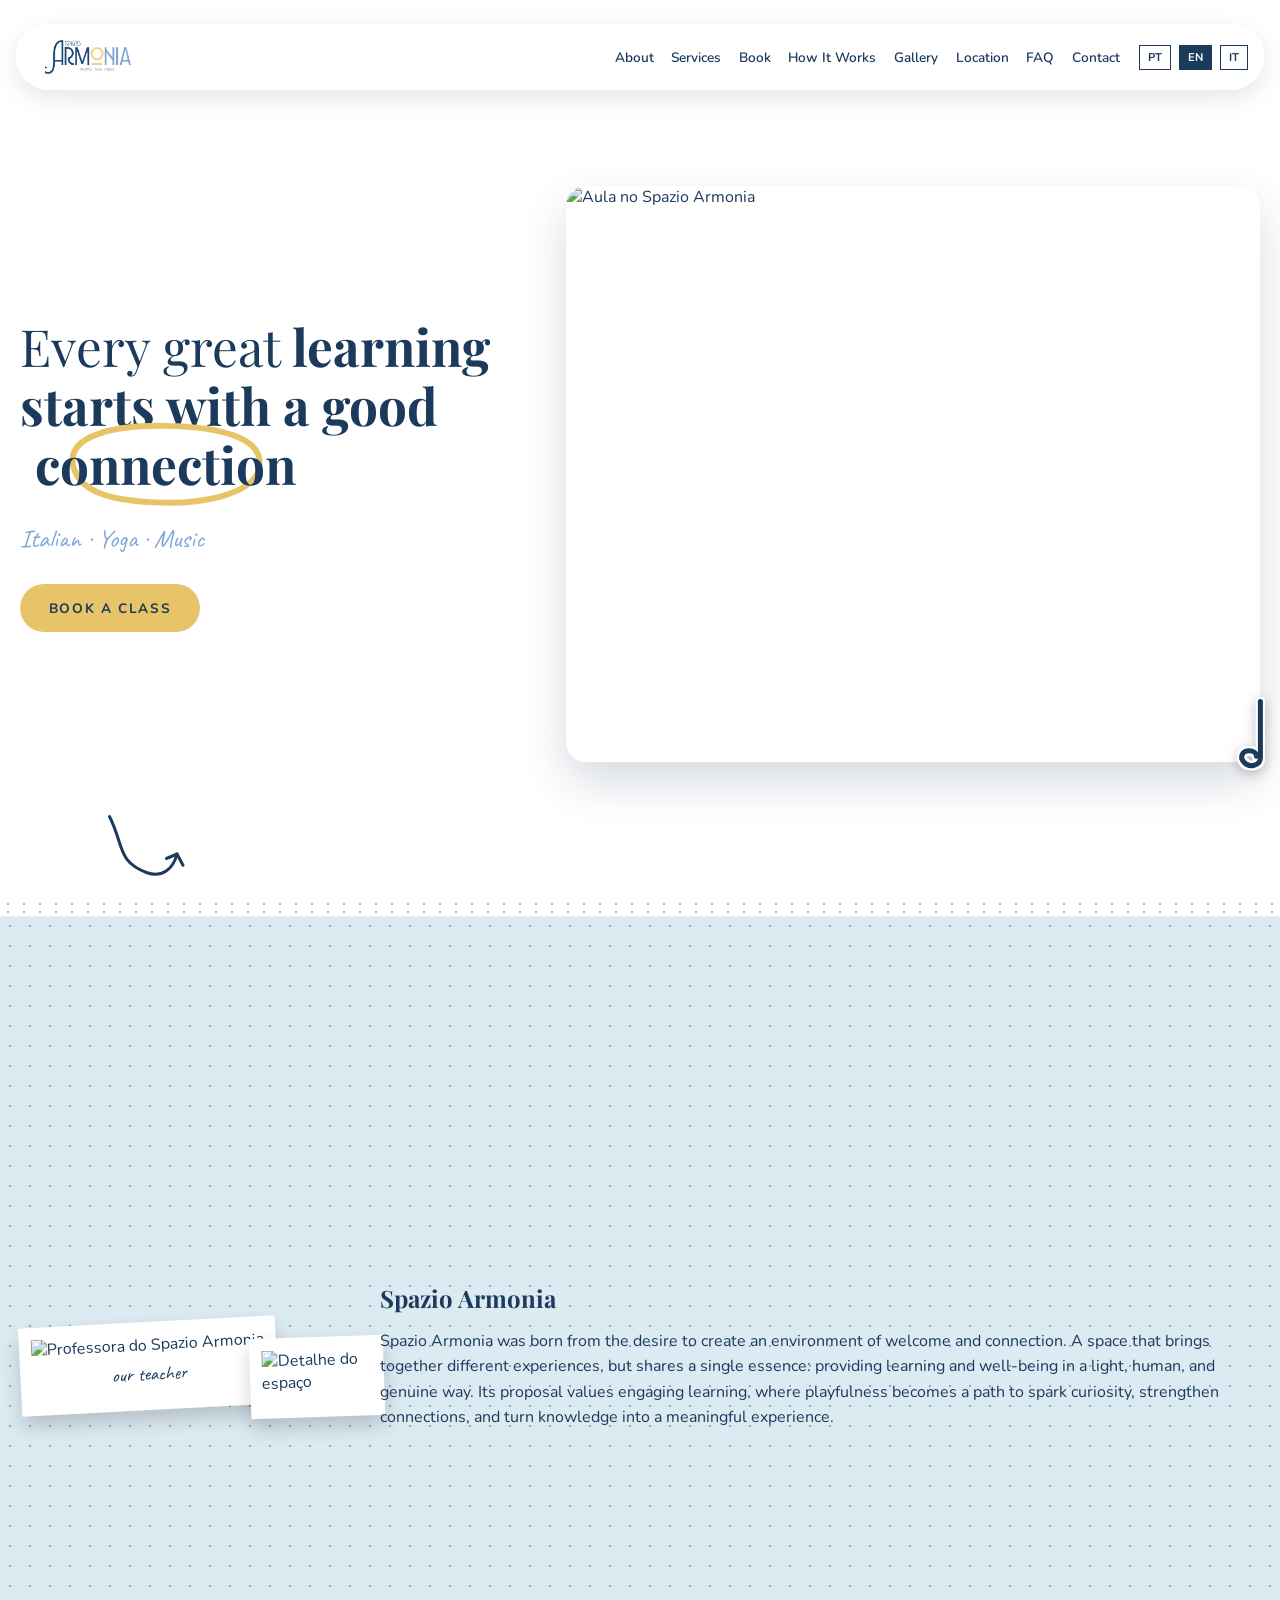
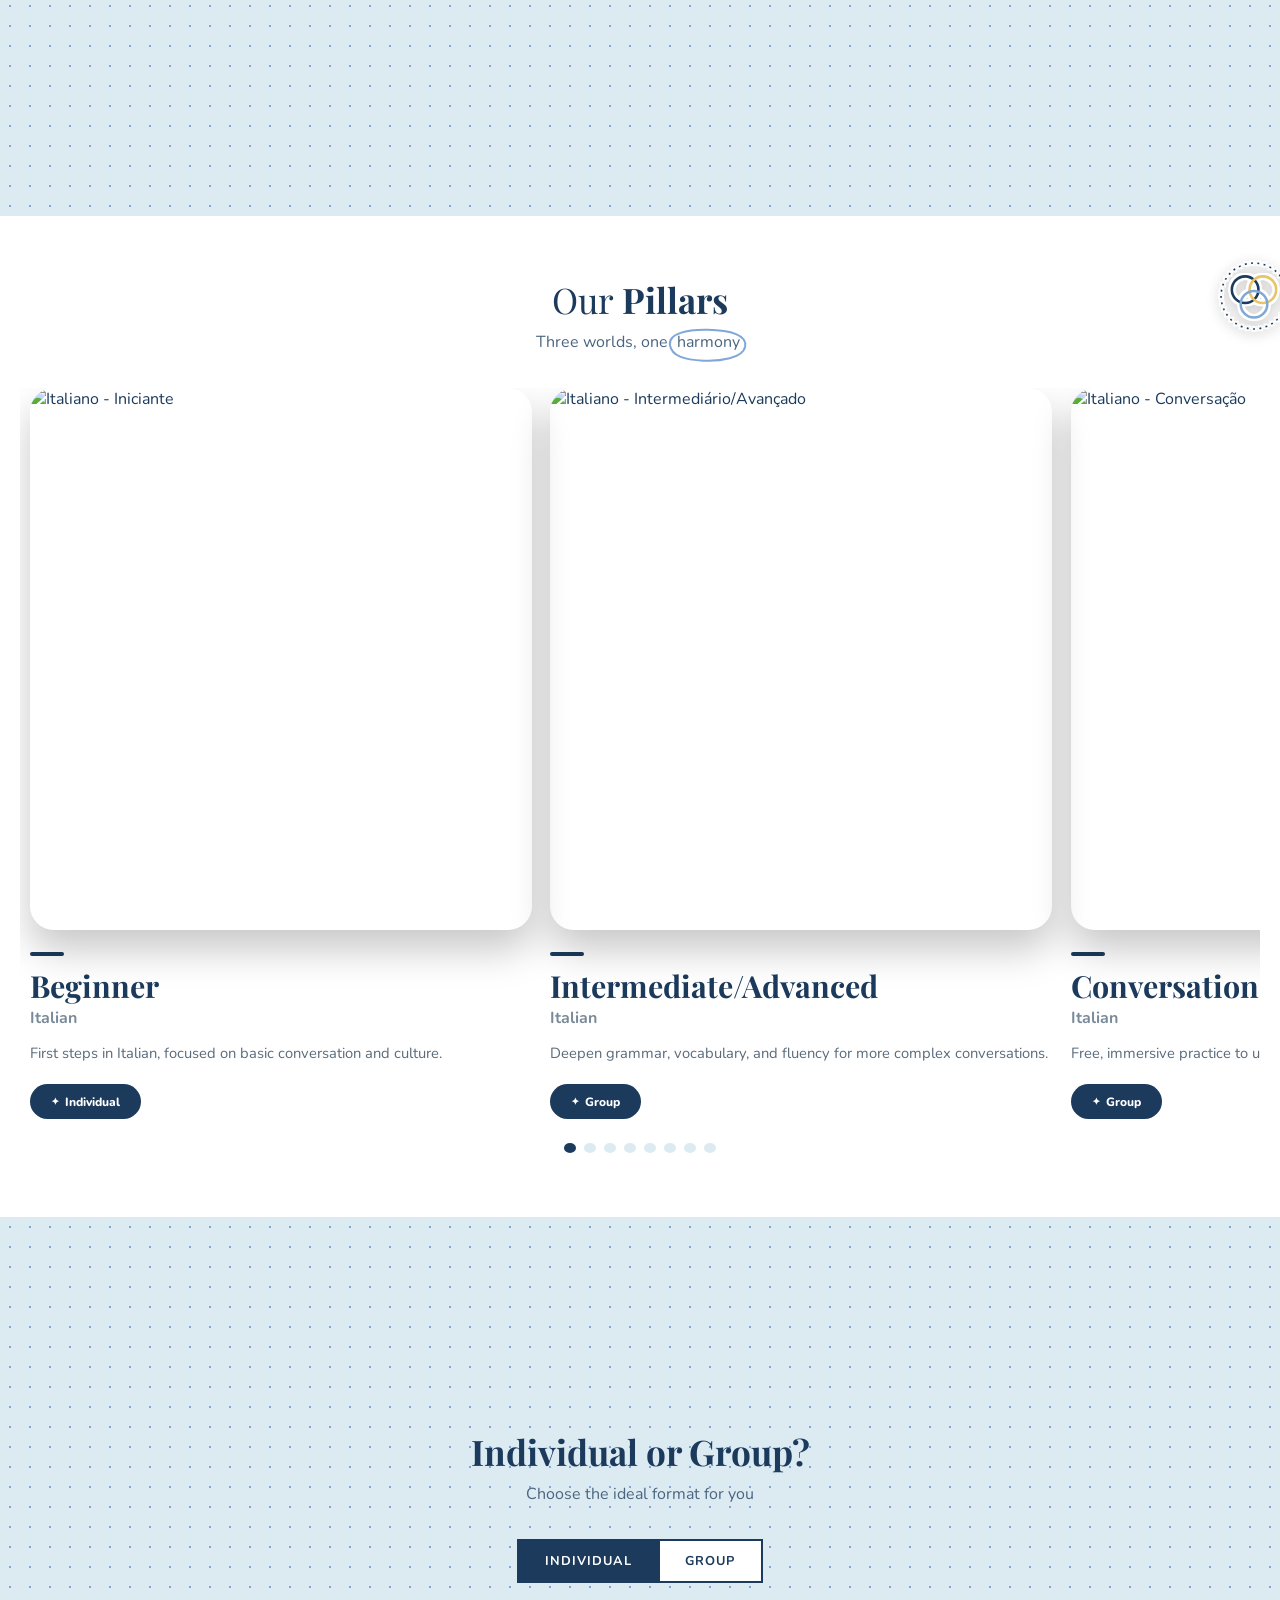
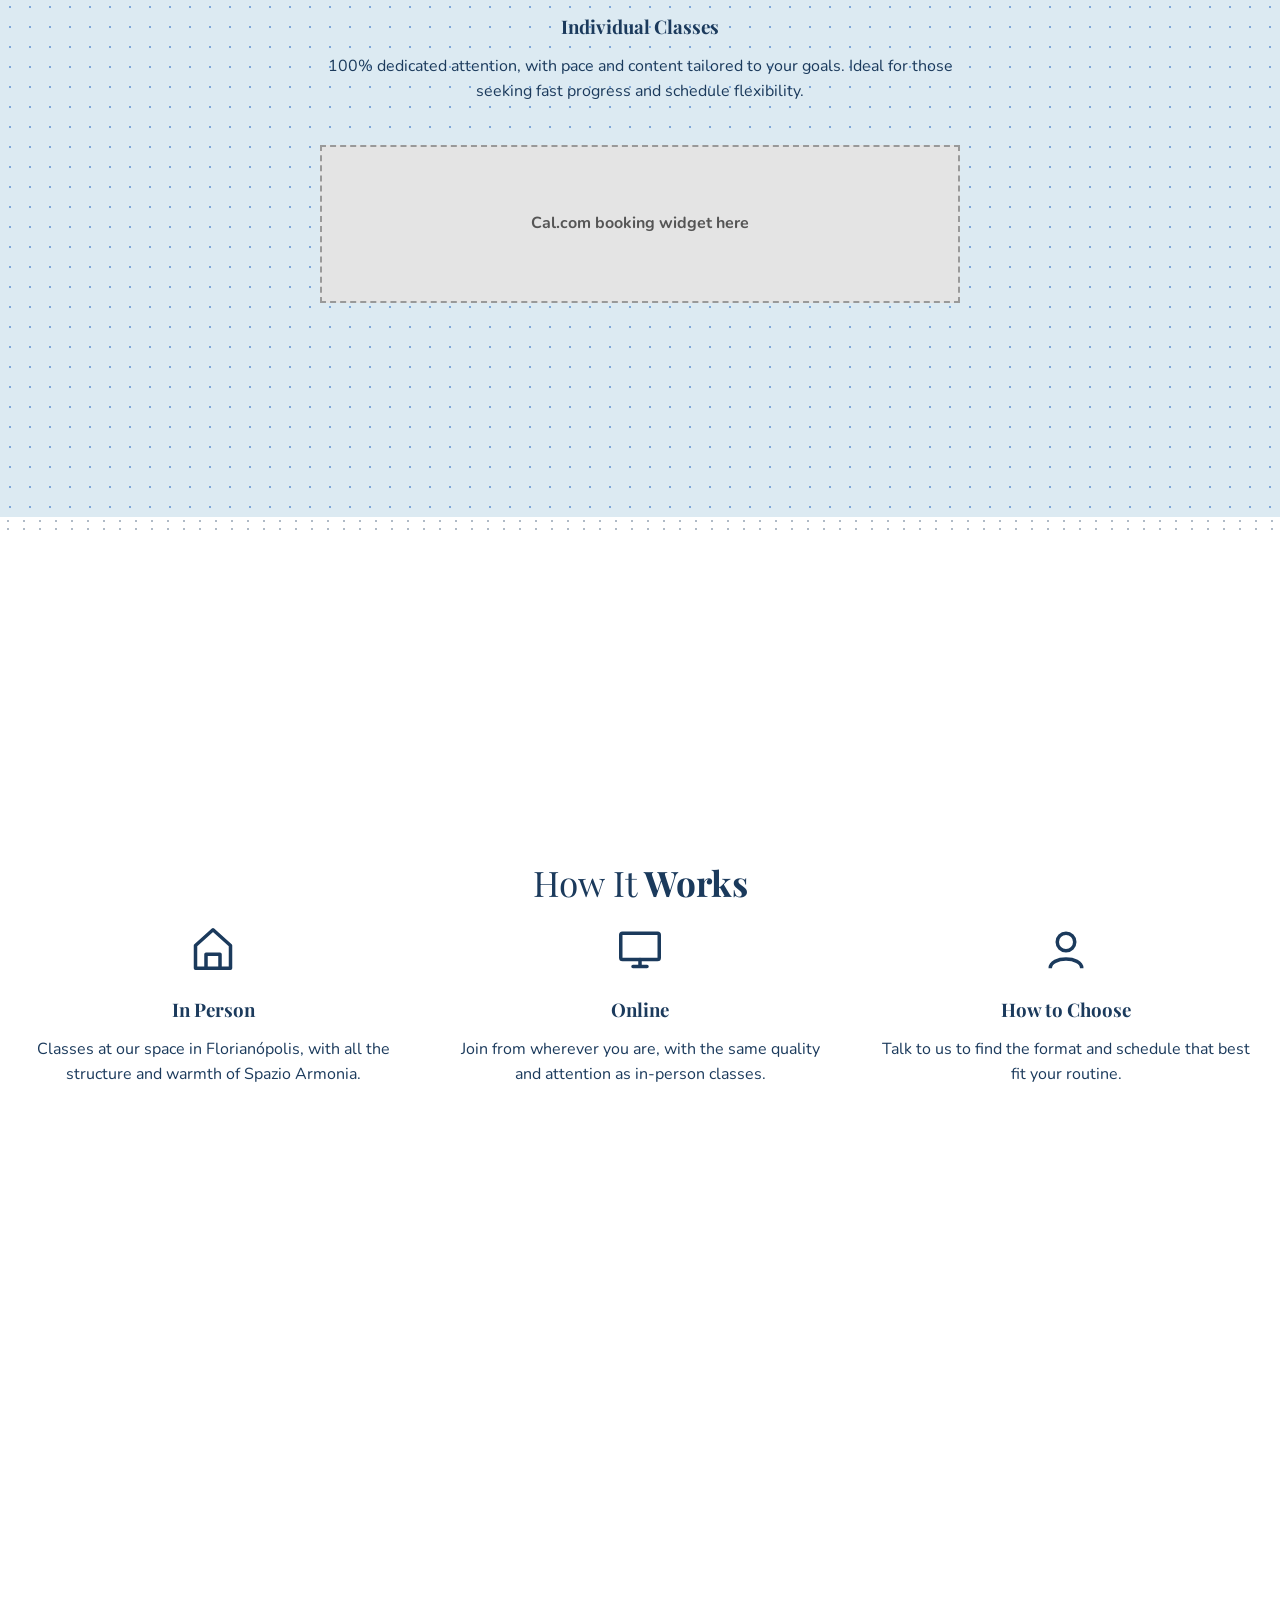
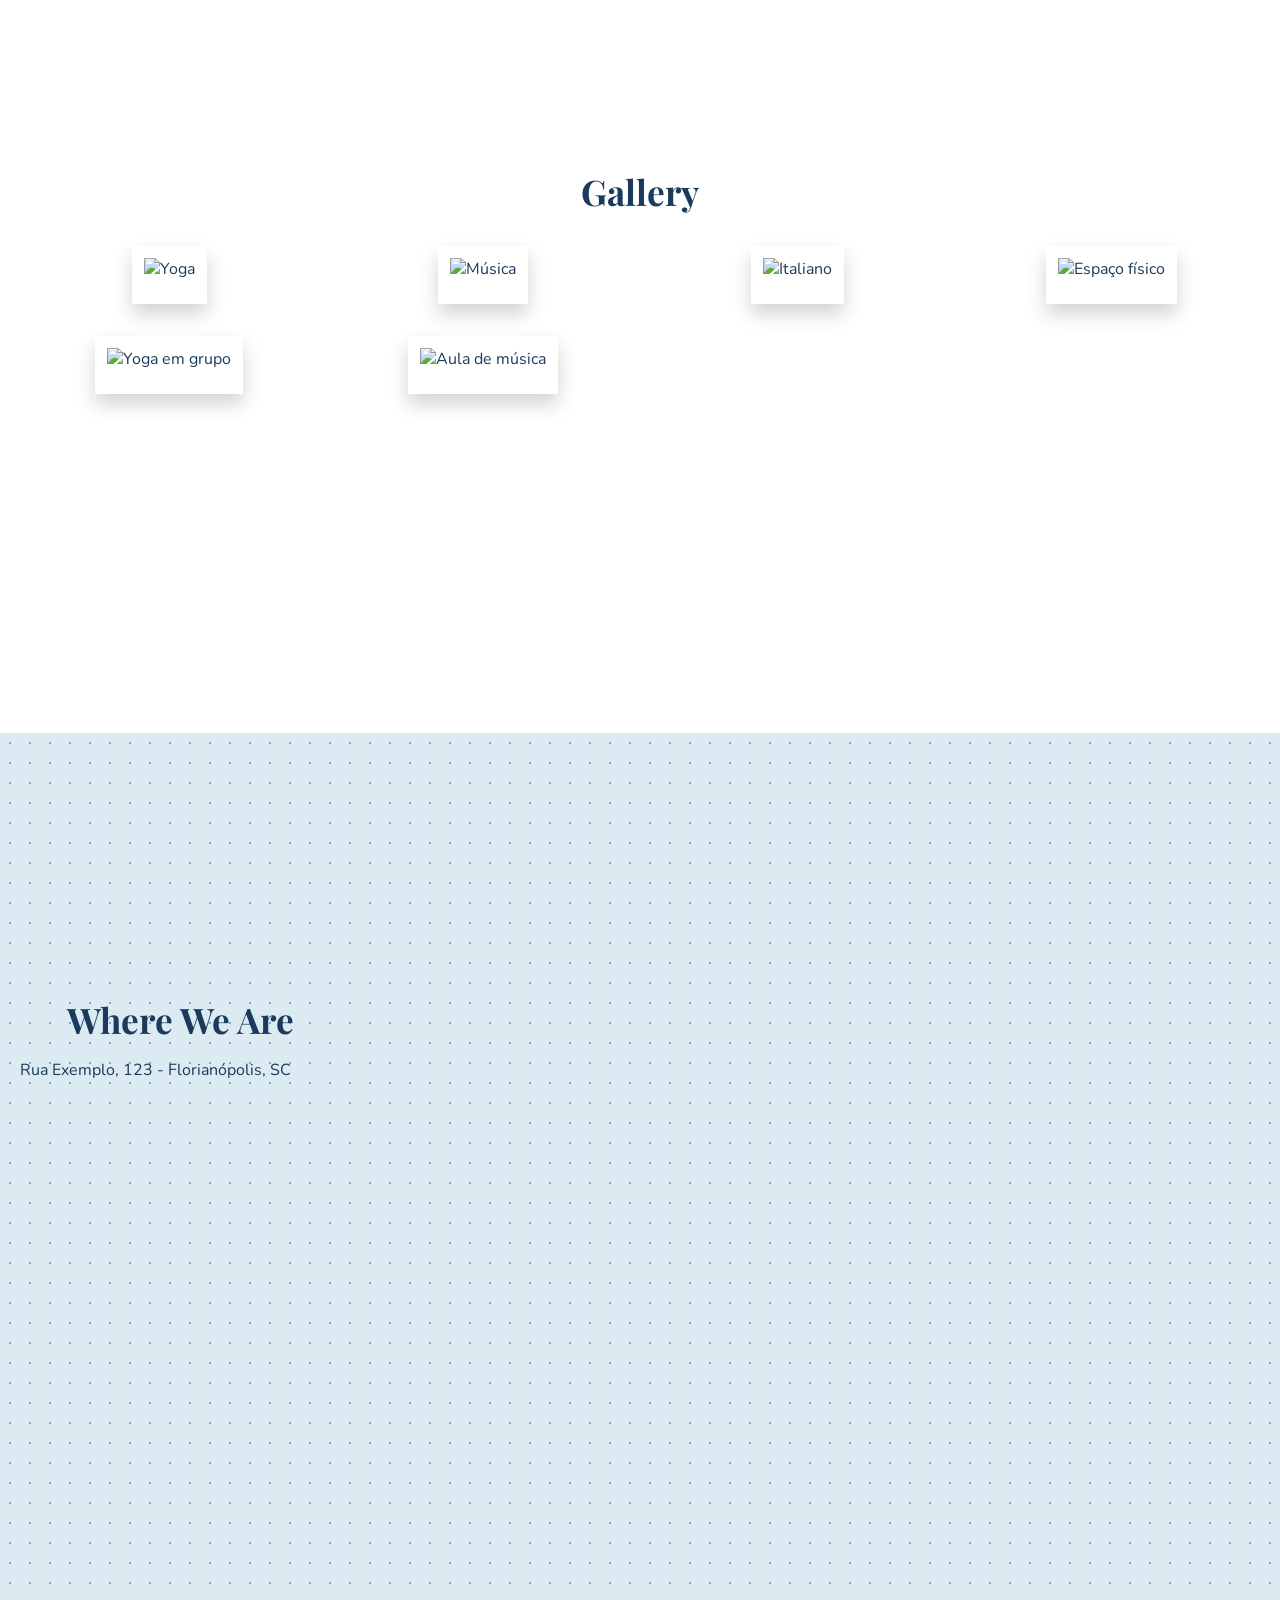
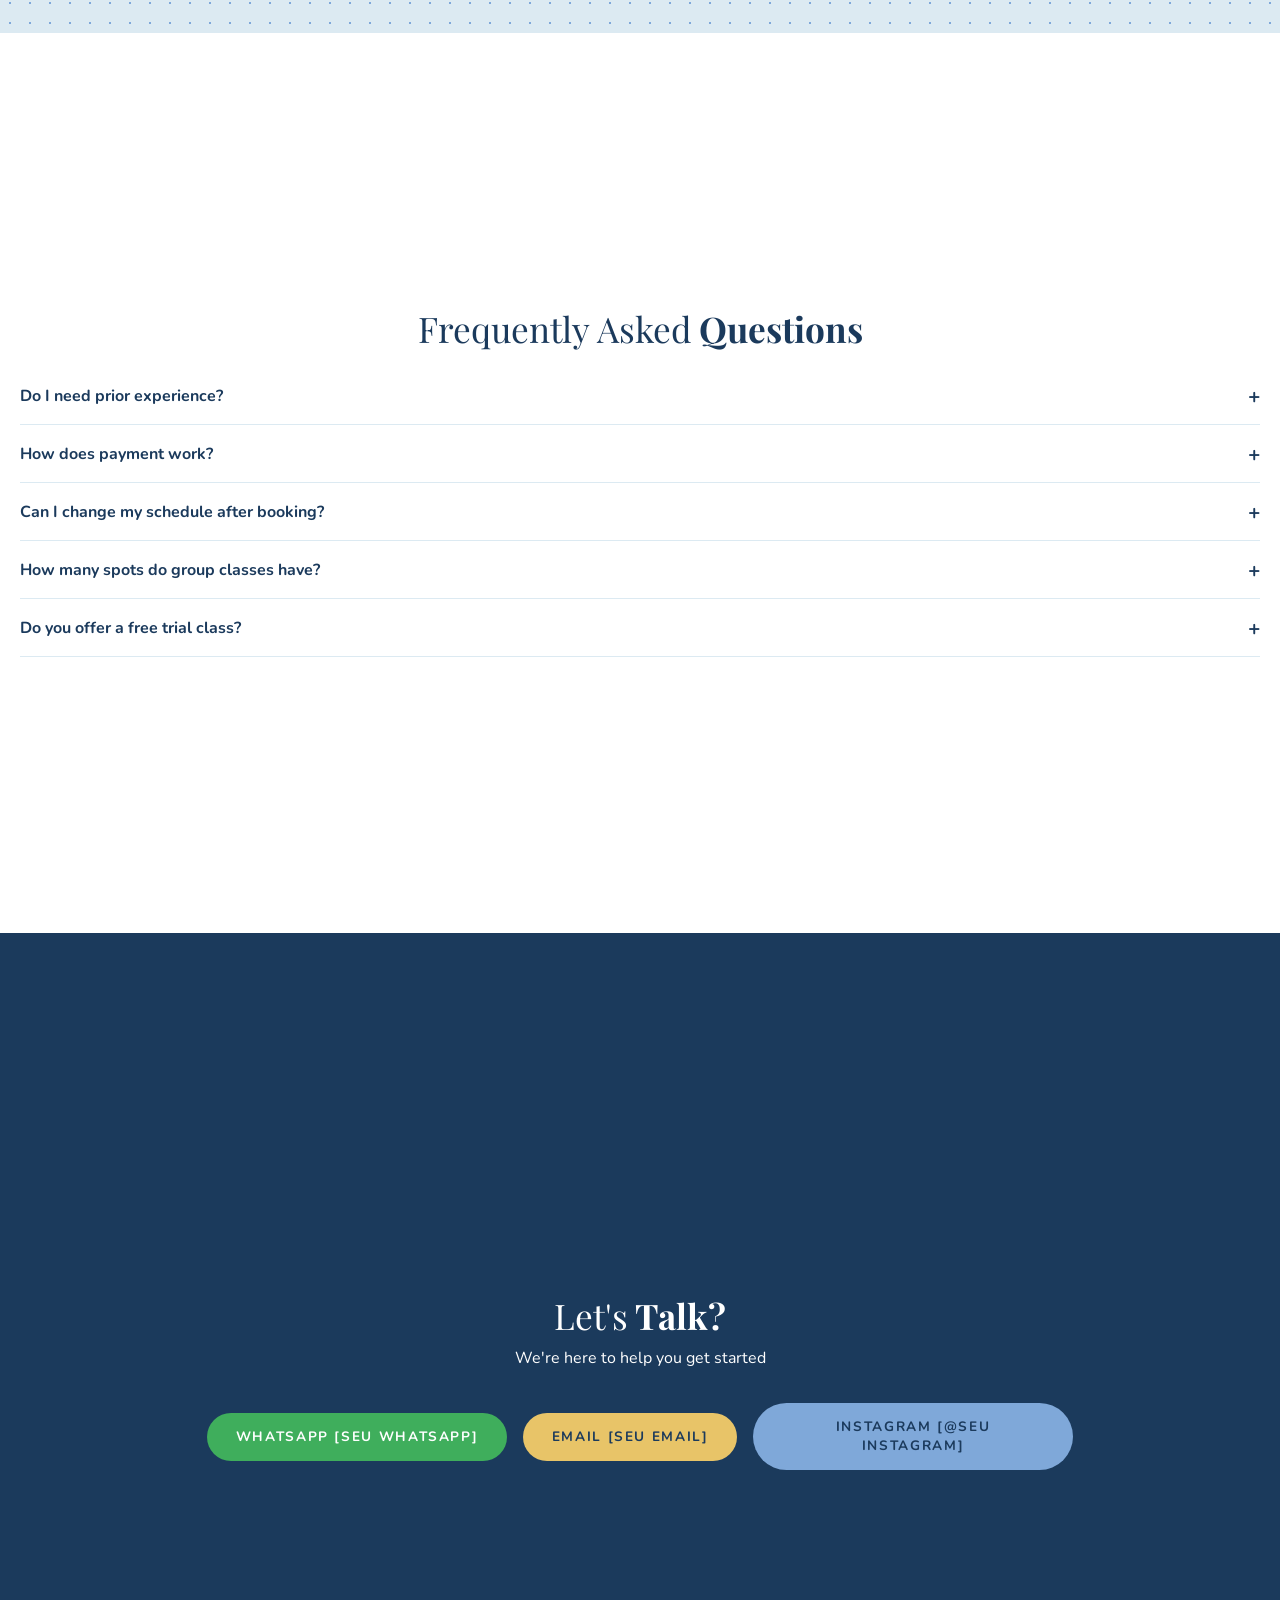
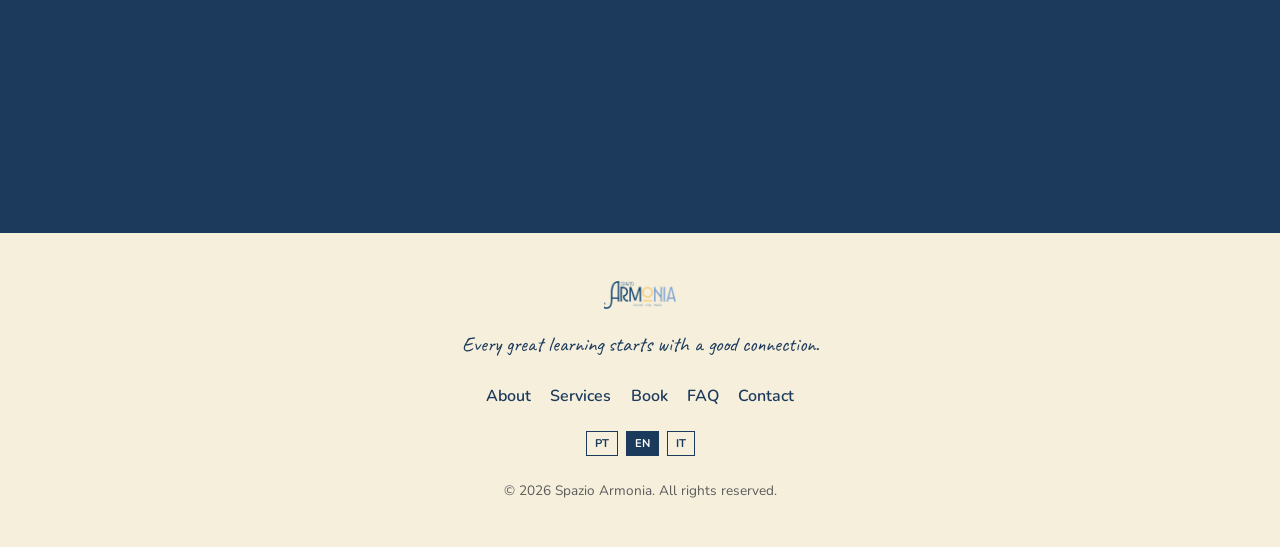
==== index-v2.html @ 33be2862 "v2 + logos" ====
<!DOCTYPE html>
<html lang="pt">
<head>
<meta charset="UTF-8">
<meta name="viewport" content="width=device-width, initial-scale=1.0">
<title>Spazio Armonia — Italiano · Yoga · Música</title>
<meta name="description" content="Spazio Armonia — aulas de Italiano, Yoga e Música em Florianópolis, presenciais e online.">

<link rel="icon" type="image/x-icon" href="assets/img/favicon.ico">
<link rel="icon" type="image/png" sizes="32x32" href="assets/img/favicon-32.png">
<link rel="icon" type="image/png" sizes="16x16" href="assets/img/favicon-16.png">
<link rel="apple-touch-icon" sizes="180x180" href="assets/img/favicon-180.png">
<link rel="icon" type="image/png" sizes="192x192" href="assets/img/favicon-192.png">

<link rel="stylesheet" href="css/style-v2.css">
</head>
<body>

<!-- ========== HEADER ========== -->
<header class="site-header">
  <div class="container header-inner">
    <a href="#hero" class="logo-placeholder">
      <img src="assets/img/logo-color.png" alt="Spazio Armonia" class="logo-img">
    </a>

    <button class="hamburger" id="hamburgerBtn" aria-label="Abrir menu" aria-expanded="false">
      <span></span><span></span><span></span>
    </button>

    <nav class="main-nav" id="mainNav">
      <ul>
        <li><a href="#sobre" data-i18n="nav.sobre">Sobre</a></li>
        <li><a href="#servicos" data-i18n="nav.servicos">Serviços</a></li>
        <li><a href="#agendamento" data-i18n="nav.agendamento">Agendar</a></li>
        <li><a href="#como-funciona" data-i18n="nav.comoFunciona">Como Funciona</a></li>
        <li><a href="#galeria" data-i18n="nav.galeria">Galeria</a></li>
        <li><a href="#localizacao" data-i18n="nav.localizacao">Localização</a></li>
        <li><a href="#faq" data-i18n="nav.faq">FAQ</a></li>
        <li><a href="#contato" data-i18n="nav.contato">Contato</a></li>
      </ul>
      <div class="lang-switch" id="langSwitchHeader">
        <button type="button" data-lang="pt" class="lang-btn">PT</button>
        <button type="button" data-lang="en" class="lang-btn">EN</button>
        <button type="button" data-lang="it" class="lang-btn">IT</button>
      </div>
    </nav>
  </div>
</header>

<main>

  <!-- ========== HERO ========== -->
  <section id="hero" class="section hero">
    <div class="container hero-inner">
      <div class="hero-text">
        <h1 class="hero-title">
          <span class="light" data-i18n="hero.title_light">Toda grande</span>
          <span class="bold" data-i18n="hero.title_bold">aprendizagem</span>
          <span data-i18n="hero.title_end">começa com uma boa</span>
          <span class="circle-highlight">
            <span data-i18n="hero.title_circle">conexão</span>
            <svg class="circle-svg" viewBox="0 0 220 90" aria-hidden="true">
              <path d="M15,45 C10,15 60,5 110,6 C170,7 210,20 205,48 C200,78 140,86 100,84 C50,82 20,72 15,45 Z" fill="none" stroke="var(--gold)" stroke-width="6"/>
            </svg>
          </span>
        </h1>
        <p class="hero-tagline" data-i18n="hero.tagline">Italiano · Yoga · Música</p>
        <a href="#agendamento" class="btn btn-primary" data-i18n="hero.cta">Agendar Aula</a>
      </div>

      <div class="hero-photo">
        <figure class="hero-photo-frame">
          <img src="https://picsum.photos/seed/spazio-hero-1/900/1100" alt="Aula no Spazio Armonia" loading="lazy">
        </figure>
        <span class="sticker sticker-icon" aria-hidden="true">
          <svg viewBox="0 0 100 140"><path d="M65,10 L65,110 C65,125 45,130 35,118 C28,110 32,98 45,98 C52,98 58,102 58,108" fill="none" stroke="var(--navy)" stroke-width="9" stroke-linecap="round"/></svg>
        </span>
      </div>
    </div>

    <svg class="hero-arrow" viewBox="0 0 120 100" aria-hidden="true">
      <path d="M10,10 C30,50 20,70 60,85 C80,92 95,80 100,60" fill="none" stroke="var(--navy)" stroke-width="4" stroke-linecap="round"/>
      <path d="M100,60 L108,75 M100,60 L86,66" fill="none" stroke="var(--navy)" stroke-width="4" stroke-linecap="round"/>
    </svg>
  </section>

  <div class="dot-row" aria-hidden="true"></div>

  <!-- ========== SOBRE ========== -->
  <section id="sobre" class="section dot-grid">
    <div class="container about-inner">
      <div class="about-photo photo-collage">
        <figure class="polaroid polaroid-main rotate-1">
          <img src="https://picsum.photos/seed/spazio-professora/380/480" alt="Professora do Spazio Armonia" loading="lazy">
          <figcaption data-i18n="sobre.photoCaption">nossa professora</figcaption>
        </figure>
        <figure class="polaroid polaroid-accent rotate-3">
          <img src="https://picsum.photos/seed/spazio-sobre-detalhe/240/200" alt="Detalhe do espaço" loading="lazy">
        </figure>
      </div>
      <div class="about-text">
        <h2 data-i18n="sobre.title">O Spazio Armonia</h2>
        <p data-i18n="sobre.text">O Spazio Armonia nasce do desejo de criar um ambiente de acolhimento e conexão...</p>
      </div>
    </div>
  </section>

  <!-- ========== SERVIÇOS / CARROSSEL ========== -->
  <section id="servicos" class="section">
    <div class="container">
      <div class="section-title-wrap">
        <h2 class="section-title">
          <span class="light" data-i18n="servicos.title_light">Nossos</span>
          <span class="bold" data-i18n="servicos.title_bold">Pilares</span>
        </h2>
        <span class="seal-sticker" aria-hidden="true">
          <svg viewBox="0 0 120 120">
            <circle cx="60" cy="60" r="52" fill="none" stroke="var(--navy)" stroke-width="2.5" stroke-dasharray="3 7"/>
            <circle cx="46" cy="50" r="21" fill="none" stroke="var(--navy)" stroke-width="4"/>
            <circle cx="74" cy="50" r="21" fill="none" stroke="var(--gold)" stroke-width="4"/>
            <circle cx="60" cy="73" r="21" fill="none" stroke="var(--blue-light)" stroke-width="4"/>
          </svg>
        </span>
      </div>
      <p class="section-subtitle">
        <span data-i18n="servicos.subtitle_start">Três universos, uma só</span>
        <span class="circle-highlight small">
          <span data-i18n="servicos.subtitle_circle">harmonia</span>
          <svg class="circle-svg" viewBox="0 0 220 90" aria-hidden="true">
            <path d="M15,45 C10,15 60,5 110,6 C170,7 210,20 205,48 C200,78 140,86 100,84 C50,82 20,72 15,45 Z" fill="none" stroke="var(--blue-light)" stroke-width="5"/>
          </svg>
        </span>
      </p>

      <div class="carousel" id="servicesCarousel">
        <div class="carousel-viewport">
          <div class="carousel-track" id="carouselTrack">

            <article class="service-card card-italiano">
              <div class="service-card-photo">
                <img src="https://picsum.photos/seed/spazio-it-iniciante/440/520" alt="Italiano - Iniciante" loading="lazy">
              </div>
              <div class="service-card-body">
                <span class="service-card-accent" aria-hidden="true"></span>
                <h4 data-i18n="servicos.italiano.c1_titulo">Iniciante</h4>
                <p class="service-card-sub" data-i18n="servicos.italiano.nome">Italiano</p>
                <p class="service-card-stat" data-i18n="servicos.italiano.c1_desc">Primeiros passos na língua italiana...</p>
                <a href="#agendamento" class="badge" data-i18n="servicos.italiano.badge1">Individual</a>
              </div>
            </article>

            <article class="service-card card-italiano">
              <div class="service-card-photo">
                <img src="https://picsum.photos/seed/spazio-it-avancado/440/520" alt="Italiano - Intermediário/Avançado" loading="lazy">
              </div>
              <div class="service-card-body">
                <span class="service-card-accent" aria-hidden="true"></span>
                <h4 data-i18n="servicos.italiano.c2_titulo">Intermediário/Avançado</h4>
                <p class="service-card-sub" data-i18n="servicos.italiano.nome">Italiano</p>
                <p class="service-card-stat" data-i18n="servicos.italiano.c2_desc">Aprofunde gramática, vocabulário e fluência...</p>
                <a href="#agendamento" class="badge" data-i18n="servicos.italiano.badge2">Grupo</a>
              </div>
            </article>

            <article class="service-card card-italiano">
              <div class="service-card-photo">
                <img src="https://picsum.photos/seed/spazio-it-conversacao/440/520" alt="Italiano - Conversação" loading="lazy">
              </div>
              <div class="service-card-body">
                <span class="service-card-accent" aria-hidden="true"></span>
                <h4 data-i18n="servicos.italiano.c3_titulo">Conversação</h4>
                <p class="service-card-sub" data-i18n="servicos.italiano.nome">Italiano</p>
                <p class="service-card-stat" data-i18n="servicos.italiano.c3_desc">Prática livre e imersiva...</p>
                <a href="#agendamento" class="badge" data-i18n="servicos.italiano.badge3">Grupo</a>
              </div>
            </article>

            <article class="service-card card-yoga">
              <div class="service-card-photo">
                <img src="https://picsum.photos/seed/spazio-yoga-hatha/440/520" alt="Hatha Yoga" loading="lazy">
              </div>
              <div class="service-card-body">
                <span class="service-card-accent" aria-hidden="true"></span>
                <h4 data-i18n="servicos.yoga.c1_titulo">Hatha Yoga</h4>
                <p class="service-card-sub" data-i18n="servicos.yoga.nome">Yoga</p>
                <p class="service-card-stat" data-i18n="servicos.yoga.c1_desc">Posturas clássicas com respiração consciente...</p>
                <a href="#agendamento" class="badge" data-i18n="servicos.yoga.badge1">Grupo</a>
              </div>
            </article>

            <article class="service-card card-yoga">
              <div class="service-card-photo">
                <img src="https://picsum.photos/seed/spazio-yoga-vinyasa/440/520" alt="Vinyasa" loading="lazy">
              </div>
              <div class="service-card-body">
                <span class="service-card-accent" aria-hidden="true"></span>
                <h4 data-i18n="servicos.yoga.c2_titulo">Vinyasa</h4>
                <p class="service-card-sub" data-i18n="servicos.yoga.nome">Yoga</p>
                <p class="service-card-stat" data-i18n="servicos.yoga.c2_desc">Sequências fluidas que conectam movimento e respiração.</p>
                <a href="#agendamento" class="badge" data-i18n="servicos.yoga.badge2">Grupo</a>
              </div>
            </article>

            <article class="service-card card-yoga">
              <div class="service-card-photo">
                <img src="https://picsum.photos/seed/spazio-yoga-restaurativo/440/520" alt="Yoga Restaurativo" loading="lazy">
              </div>
              <div class="service-card-body">
                <span class="service-card-accent" aria-hidden="true"></span>
                <h4 data-i18n="servicos.yoga.c3_titulo">Yoga Restaurativo</h4>
                <p class="service-card-sub" data-i18n="servicos.yoga.nome">Yoga</p>
                <p class="service-card-stat" data-i18n="servicos.yoga.c3_desc">Práticas suaves de relaxamento profundo...</p>
                <a href="#agendamento" class="badge" data-i18n="servicos.yoga.badge3">Individual</a>
              </div>
            </article>

            <article class="service-card card-musica">
              <div class="service-card-photo">
                <img src="https://picsum.photos/seed/spazio-musica-piano/440/520" alt="Piano" loading="lazy">
              </div>
              <div class="service-card-body">
                <span class="service-card-accent" aria-hidden="true"></span>
                <h4 data-i18n="servicos.musica.c1_titulo">Piano</h4>
                <p class="service-card-sub" data-i18n="servicos.musica.nome">Música</p>
                <p class="service-card-stat" data-i18n="servicos.musica.c1_desc">Da teoria à prática, para todos os níveis e idades.</p>
                <a href="#agendamento" class="badge" data-i18n="servicos.musica.badge1">Individual</a>
              </div>
            </article>

            <article class="service-card card-musica">
              <div class="service-card-photo">
                <img src="https://picsum.photos/seed/spazio-musica-violao/440/520" alt="Violão" loading="lazy">
              </div>
              <div class="service-card-body">
                <span class="service-card-accent" aria-hidden="true"></span>
                <h4 data-i18n="servicos.musica.c2_titulo">Violão</h4>
                <p class="service-card-sub" data-i18n="servicos.musica.nome">Música</p>
                <p class="service-card-stat" data-i18n="servicos.musica.c2_desc">Técnica, ritmo e repertório...</p>
                <a href="#agendamento" class="badge" data-i18n="servicos.musica.badge2">Individual</a>
              </div>
            </article>

            <article class="service-card card-musica">
              <div class="service-card-photo">
                <img src="https://picsum.photos/seed/spazio-musica-teoria/440/520" alt="Teoria Musical" loading="lazy">
              </div>
              <div class="service-card-body">
                <span class="service-card-accent" aria-hidden="true"></span>
                <h4 data-i18n="servicos.musica.c3_titulo">Teoria Musical</h4>
                <p class="service-card-sub" data-i18n="servicos.musica.nome">Música</p>
                <p class="service-card-stat" data-i18n="servicos.musica.c3_desc">Fundamentos essenciais para compreender e criar música.</p>
                <a href="#agendamento" class="badge" data-i18n="servicos.musica.badge3">Grupo</a>
              </div>
            </article>

          </div>
        </div>
      </div>

      <div class="carousel-dots" id="carouselDots"></div>
    </div>
  </section>

  <!-- ========== AGENDAMENTO (INDIVIDUAL x GRUPO) ========== -->
  <section id="agendamento" class="section dot-grid">
    <div class="container">
      <h2 class="section-title" data-i18n="agendamento.title">Individual ou em Grupo?</h2>
      <p class="section-subtitle" data-i18n="agendamento.subtitle">Escolha o formato ideal para você</p>

      <div class="pill-toggle" id="formatToggle">
        <button type="button" class="pill-btn active" data-format="individual" data-i18n="agendamento.toggleIndividual">Individual</button>
        <button type="button" class="pill-btn" data-format="grupo" data-i18n="agendamento.toggleGrupo">Grupo</button>
      </div>

      <div class="format-content">
        <div class="format-panel active" id="panelIndividual">
          <h3 data-i18n="agendamento.individualTitle">Aulas Individuais</h3>
          <p data-i18n="agendamento.individualText">Atenção 100% dedicada a você...</p>
        </div>
        <div class="format-panel" id="panelGrupo">
          <h3 data-i18n="agendamento.grupoTitle">Aulas em Grupo</h3>
          <p data-i18n="agendamento.grupoText">Aprenda em comunidade...</p>
        </div>
      </div>

      <!-- AQUI VAI O EMBED DO CAL.COM -->
      <div class="calcom-placeholder">
        <p data-i18n="agendamento.calcomPlaceholder">Widget de agendamento Cal.com aqui</p>
      </div>
    </div>
  </section>

  <div class="dot-row" aria-hidden="true"></div>

  <!-- ========== COMO FUNCIONA ========== -->
  <section id="como-funciona" class="section">
    <div class="container">
      <h2 class="section-title">
        <span class="light" data-i18n="comoFunciona.title_light">Como</span>
        <span class="bold" data-i18n="comoFunciona.title_bold">Funciona</span>
      </h2>

      <div class="how-grid">
        <div class="how-item">
          <svg class="how-icon" viewBox="0 0 64 64" aria-hidden="true"><path d="M12,54 L12,28 L32,10 L52,28 L52,54 Z M24,54 L24,38 L40,38 L40,54" fill="none" stroke="var(--navy)" stroke-width="4" stroke-linejoin="round"/></svg>
          <h3 data-i18n="comoFunciona.presencialTitulo">Presencial</h3>
          <p data-i18n="comoFunciona.presencialTexto">Aulas no nosso espaço em Florianópolis...</p>
        </div>
        <div class="how-item">
          <svg class="how-icon" viewBox="0 0 64 64" aria-hidden="true"><rect x="10" y="14" width="44" height="30" rx="2" fill="none" stroke="var(--navy)" stroke-width="4"/><path d="M24,52 L40,52 M32,44 L32,52" fill="none" stroke="var(--navy)" stroke-width="4" stroke-linecap="round"/></svg>
          <h3 data-i18n="comoFunciona.onlineTitulo">Online</h3>
          <p data-i18n="comoFunciona.onlineTexto">Participe de onde estiver...</p>
        </div>
        <div class="how-item">
          <svg class="how-icon" viewBox="0 0 64 64" aria-hidden="true"><circle cx="32" cy="24" r="10" fill="none" stroke="var(--navy)" stroke-width="4"/><path d="M14,54 C14,40 50,40 50,54" fill="none" stroke="var(--navy)" stroke-width="4"/></svg>
          <h3 data-i18n="comoFunciona.escolherTitulo">Como Escolher</h3>
          <p data-i18n="comoFunciona.escolherTexto">Converse com a gente...</p>
        </div>
      </div>
    </div>
  </section>

  <!-- ========== GALERIA ========== -->
  <section id="galeria" class="section">
    <div class="container">
      <h2 class="section-title" data-i18n="galeria.title">Galeria</h2>

      <div class="gallery-grid">
        <figure class="polaroid rotate-1"><img src="https://picsum.photos/seed/spazio-yoga-1/360/440" alt="Yoga" loading="lazy"></figure>
        <figure class="polaroid rotate-3"><img src="https://picsum.photos/seed/spazio-musica-1/360/440" alt="Música" loading="lazy"></figure>
        <figure class="polaroid rotate-4"><img src="https://picsum.photos/seed/spazio-italiano-1/360/440" alt="Italiano" loading="lazy"></figure>
        <figure class="polaroid rotate-2"><img src="https://picsum.photos/seed/spazio-espaco-1/360/440" alt="Espaço físico" loading="lazy"></figure>
        <figure class="polaroid rotate-5"><img src="https://picsum.photos/seed/spazio-yoga-2/360/440" alt="Yoga em grupo" loading="lazy"></figure>
        <figure class="polaroid rotate-1"><img src="https://picsum.photos/seed/spazio-musica-2/360/440" alt="Aula de música" loading="lazy"></figure>
      </div>
    </div>
  </section>

  <!-- ========== LOCALIZAÇÃO ========== -->
  <section id="localizacao" class="section dot-grid">
    <div class="container location-inner">
      <div class="location-text">
        <h2 class="section-title" data-i18n="localizacao.title">Onde Estamos</h2>
        <p data-i18n="localizacao.endereco">Rua Exemplo, 123 - Florianópolis, SC</p>
      </div>
      <div class="location-map">
        <!-- Iframe do Google Maps: coordenadas genéricas de Florianópolis, trocar pelo endereço real depois -->
        <iframe
          src="https://www.google.com/maps/embed?pb=!1m18!1m12!1m3!1d14184.0!2d-48.5482!3d-27.5954!2m3!1f0!2f0!3f0!3m2!1i1024!2i768!4f13.1!3m3!1m2!1s0x0%3A0x0!2zMjfCsDM1JzQzLjQiUyA0OMKwMzInNTMuNSJX!5e0!3m2!1spt-BR!2sbr!4v1700000000000"
          width="100%" height="360" style="border:0;" allowfullscreen="" loading="lazy"
          referrerpolicy="no-referrer-when-downgrade" title="Mapa Florianópolis"></iframe>
      </div>
    </div>
  </section>

  <!-- ========== FAQ ========== -->
  <section id="faq" class="section">
    <div class="container">
      <h2 class="section-title">
        <span class="light" data-i18n="faq.title_light">Perguntas</span>
        <span class="bold" data-i18n="faq.title_bold">Frequentes</span>
      </h2>

      <div class="accordion" id="faqAccordion">
        <div class="accordion-item">
          <button class="accordion-trigger" aria-expanded="false" data-i18n="faq.q1">Preciso ter experiência prévia?</button>
          <div class="accordion-panel"><p data-i18n="faq.a1">Não! Nossas aulas são adaptadas para todos os níveis...</p></div>
        </div>
        <div class="accordion-item">
          <button class="accordion-trigger" aria-expanded="false" data-i18n="faq.q2">Como funciona o pagamento?</button>
          <div class="accordion-panel"><p data-i18n="faq.a2">Aceitamos pagamento mensal ou por pacote de aulas...</p></div>
        </div>
        <div class="accordion-item">
          <button class="accordion-trigger" aria-expanded="false" data-i18n="faq.q3">Posso trocar de horário depois de agendado?</button>
          <div class="accordion-panel"><p data-i18n="faq.a3">Sim, basta nos avisar com antecedência...</p></div>
        </div>
        <div class="accordion-item">
          <button class="accordion-trigger" aria-expanded="false" data-i18n="faq.q4">As aulas em grupo têm quantas vagas?</button>
          <div class="accordion-panel"><p data-i18n="faq.a4">As turmas são reduzidas, com no máximo 6 alunos...</p></div>
        </div>
        <div class="accordion-item">
          <button class="accordion-trigger" aria-expanded="false" data-i18n="faq.q5">Vocês oferecem aula experimental gratuita?</button>
          <div class="accordion-panel"><p data-i18n="faq.a5">Sim! Oferecemos uma aula experimental gratuita...</p></div>
        </div>
      </div>
    </div>
  </section>

  <!-- ========== CONTATO ========== -->
  <section id="contato" class="section contato-section">
    <div class="container">
      <h2 class="section-title on-dark">
        <span class="light" data-i18n="contato.title_light">Vamos</span>
        <span class="bold" data-i18n="contato.title_bold">Conversar?</span>
      </h2>
      <p class="section-subtitle on-dark" data-i18n="contato.subtitle">Estamos aqui para te ajudar a começar</p>

      <div class="contact-buttons">
        <!-- Trocar href pelo número real: https://wa.me/55XXXXXXXXXXX -->
        <a href="#" class="btn btn-contact btn-whatsapp">
          <span data-i18n="contato.whatsapp">WhatsApp</span> [SEU WHATSAPP]
        </a>
        <!-- Trocar href pelo e-mail real -->
        <a href="#" class="btn btn-contact btn-email">
          <span data-i18n="contato.email">E-mail</span> [SEU EMAIL]
        </a>
        <!-- Trocar href pelo Instagram real -->
        <a href="#" class="btn btn-contact btn-instagram">
          <span data-i18n="contato.instagram">Instagram</span> [@SEU INSTAGRAM]
        </a>
      </div>
    </div>
  </section>

</main>

<!-- ========== FOOTER ========== -->
<footer class="site-footer">
  <div class="container footer-inner">
    <a href="#hero" class="logo-placeholder small">
      <img src="assets/img/logo-color.png" alt="Spazio Armonia" class="logo-img">
    </a>
    <p class="footer-tagline" data-i18n="footer.tagline">Toda grande aprendizagem começa com uma boa conexão.</p>

    <ul class="footer-links">
      <li><a href="#sobre" data-i18n="nav.sobre">Sobre</a></li>
      <li><a href="#servicos" data-i18n="nav.servicos">Serviços</a></li>
      <li><a href="#agendamento" data-i18n="nav.agendamento">Agendar</a></li>
      <li><a href="#faq" data-i18n="nav.faq">FAQ</a></li>
      <li><a href="#contato" data-i18n="nav.contato">Contato</a></li>
    </ul>

    <div class="lang-switch" id="langSwitchFooter">
      <button type="button" data-lang="pt" class="lang-btn">PT</button>
      <button type="button" data-lang="en" class="lang-btn">EN</button>
      <button type="button" data-lang="it" class="lang-btn">IT</button>
    </div>

    <p class="footer-rights">&copy; 2026 Spazio Armonia. <span data-i18n="footer.rights">Todos os direitos reservados.</span></p>
  </div>
</footer>

<script src="js/translations.js"></script>
<script src="js/main.js"></script>
</body>
</html>
---- css/style-v2.css ----
/* ===== Fonts ===== */
@import url('https://fonts.googleapis.com/css2?family=Playfair+Display:wght@400;500;700&family=Caveat:wght@600;700&family=Nunito:wght@400;600;700;800&display=swap');

/* ===== Custom properties ===== */
:root{
  --navy:#1B3A5C;
  --gold:#E8C468;
  --blue-light:#7FA8D9;
  --cream:#F5EFDC;
  --blue-pale:#DCEAF2;
  --white:#FFFFFF;

  --font-serif:'Playfair Display', serif;
  --font-script:'Caveat', cursive;
  --font-body:'Nunito', sans-serif;

  --gap:1rem;
}

*{ box-sizing:border-box; }
html{ scroll-behavior:smooth; }
body{
  margin:0;
  font-family:var(--font-body);
  color:var(--navy);
  background:var(--white);
  overflow-x:hidden;
}
img{ max-width:100%; display:block; }
a{ color:inherit; text-decoration:none; }
ul{ margin:0; padding:0; list-style:none; }
h1,h2,h3,h4{ font-family:var(--font-serif); margin:0 0 .5em; line-height:1.15; }
p{ line-height:1.6; }

.container{
  width:100%;
  max-width:1440px;
  margin:0 auto;
  padding:0 1.25rem;
}
.section{
  min-height:100vh;
  padding:4rem 0;
  display:flex;
  flex-direction:column;
  justify-content:center;
}

/* dot-grid texture */
.dot-grid{
  background-color:var(--blue-pale);
  background-image:radial-gradient(var(--blue-light) 1px, transparent 1.5px);
  background-size:20px 20px;
}

.section-title{ font-size:1.8rem; text-align:center; }
.section-subtitle{ text-align:center; margin-top:-.5em; margin-bottom:2rem; color:#4a6580; }
.on-dark{ color:var(--white); }

/* ===== weight-contrast helpers ===== */
.light{ font-weight:400; }
.bold{ font-weight:700; }

/* ===== buttons ===== */
.btn{
  display:inline-block;
  border:none;
  border-radius:999px;
  background:var(--navy);
  color:var(--white);
  padding:.9rem 1.8rem;
  font-family:var(--font-body);
  font-weight:700;
  text-transform:uppercase;
  letter-spacing:.12em;
  font-size:.85rem;
  cursor:pointer;
  transition:transform .15s ease, opacity .15s ease;
}
.btn:hover{ transform:translateY(-2px); opacity:.92; }
.btn-primary{ background:var(--gold); color:var(--navy); }

/* ===== polaroid ===== */
.polaroid{
  background:var(--white);
  padding:.75rem .75rem 1.5rem;
  box-shadow:0 10px 20px rgba(0,0,0,.18);
  display:inline-block;
  margin:0;
}
.polaroid img{ width:100%; height:auto; }
.polaroid figcaption{
  text-align:center;
  font-family:var(--font-script);
  font-size:1.2rem;
  color:var(--navy);
  margin-top:.4rem;
}
.rotate-1{ transform:rotate(-3deg); }
.rotate-2{ transform:rotate(2deg); }
.rotate-3{ transform:rotate(-2deg); }
.rotate-4{ transform:rotate(4deg); }
.rotate-5{ transform:rotate(-4deg); }

/* ===== photo collage (main photo + smaller accent photo) ===== */
.photo-collage{ position:relative; display:inline-block; }
.polaroid-accent{
  position:absolute;
  width:42%;
  max-width:150px;
  top:-10%;
  left:-6%;
  z-index:2;
}
.about-photo.photo-collage .polaroid-accent{
  top:auto;
  bottom:-8%;
  right:-4%;
  left:auto;
}

/* ===== dot-row divider (perforated rule between sections) ===== */
.dot-row{
  height:16px;
  background-image:radial-gradient(var(--navy) 1.6px, transparent 1.8px);
  background-size:16px 8px;
  background-repeat:repeat;
  opacity:.35;
}

/* ===== section title with mixed weight ===== */
.section-title-wrap{
  position:relative;
  display:flex;
  justify-content:center;
  align-items:center;
}
.seal-sticker{
  position:absolute;
  right:-.5rem;
  top:-.6rem;
  width:46px;
  filter:
    drop-shadow(2px 0 0 white) drop-shadow(-2px 0 0 white)
    drop-shadow(0 2px 0 white) drop-shadow(0 -2px 0 white)
    drop-shadow(0 3px 6px rgba(0,0,0,.2));
}
.circle-highlight.small .circle-svg{ top:-15%; }

/* ===== sticker ===== */
.sticker{
  display:inline-block;
  filter:
    drop-shadow(2px 0 0 white) drop-shadow(-2px 0 0 white)
    drop-shadow(0 2px 0 white) drop-shadow(0 -2px 0 white)
    drop-shadow(0 3px 6px rgba(0,0,0,.25));
}
.sticker svg{ width:56px; height:80px; }

/* ===== circle highlight ===== */
.circle-highlight{
  position:relative;
  display:inline-block;
  padding:0 .3em;
}
.circle-highlight > span:first-child{ position:relative; z-index:1; }
.circle-svg{
  position:absolute;
  top:-25%;
  left:-10%;
  width:120%;
  height:150%;
  z-index:0;
}

/* ===== header ===== */
.site-header{
  position:fixed;
  top:0; left:0; right:0;
  z-index:100;
  background:transparent;
  padding:1.5rem 1rem 0;
  transition:transform .3s ease;
}
.site-header.header-hidden{
  transform:translateY(-130%);
}
.header-inner{
  display:flex;
  align-items:center;
  justify-content:space-between;
  gap:1rem;
  max-width:1480px;
  margin:0 auto;
  padding:1rem 1rem 1rem 1.8rem;
  background:rgba(255,255,255,.96);
  border-radius:999px;
  box-shadow:0 8px 24px rgba(27,58,92,.12);
}
.logo-placeholder{
  display:inline-flex;
  align-items:center;
}
.logo-img{
  height:34px;
  width:auto;
  display:block;
}
.logo-placeholder.small .logo-img{ height:28px; }

.hamburger{
  display:flex;
  flex-direction:column;
  gap:5px;
  background:none;
  border:none;
  cursor:pointer;
  padding:.4rem;
  z-index:110;
}
.hamburger span{
  width:26px; height:3px;
  background:var(--navy);
  display:block;
}

.main-nav{
  position:fixed;
  top:0; right:-100%;
  height:100vh;
  width:78%;
  max-width:320px;
  background:var(--cream);
  padding:5rem 1.5rem 2rem;
  transition:right .3s ease;
  overflow-y:auto;
}
.main-nav.open{ right:0; }
.main-nav ul{ display:flex; flex-direction:column; gap:1.1rem; }
.main-nav a{ font-weight:600; font-size:1.05rem; }
.main-nav a:hover{ color:var(--gold); }

.lang-switch{ display:flex; gap:.5rem; margin-top:2rem; }
.lang-btn{
  background:none;
  border:1px solid var(--navy);
  color:var(--navy);
  font-family:var(--font-body);
  font-weight:700;
  font-size:.75rem;
  padding:.3rem .6rem;
  cursor:pointer;
}
.lang-btn.active{ background:var(--navy); color:var(--white); }

/* ===== hero ===== */
.hero{ padding-top:7rem; position:relative; overflow:visible; }
.hero-inner{
  display:flex;
  flex-direction:column;
  gap:2.5rem;
  align-items:center;
  text-align:center;
}
.hero-title{ font-size:2rem; }
.hero-tagline{
  font-family:var(--font-script);
  font-size:1.6rem;
  color:var(--blue-light);
  margin:.5rem 0 1.5rem;
}
.hero-photo{ position:relative; width:100%; }
.hero-photo-frame{
  margin:0;
  width:100%;
  height:320px;
  border-radius:20px;
  overflow:hidden;
  box-shadow:0 20px 45px rgba(27,58,92,.18);
}
.hero-photo-frame img{
  width:100%;
  height:100%;
  object-fit:cover;
}
.hero-photo .sticker{
  position:absolute;
  bottom:-1.2rem;
  right:-1.2rem;
}
.hero-arrow{
  display:none;
}

/* ===== about ===== */
.about-inner{
  display:flex;
  flex-direction:column;
  gap:2.5rem;
  align-items:center;
  text-align:center;
}
.about-photo{ order:-1; }

/* ===== carousel ===== */
.carousel{ position:relative; display:flex; align-items:center; gap:.5rem; }
.carousel-viewport{ overflow:hidden; flex:1; }
.carousel-track{
  display:flex;
  transition:transform .4s ease;
}
.service-card{
  flex:0 0 92%;
  max-width:92%;
  min-width:0;
  margin:0 .6rem;
  color:var(--navy);
  display:flex;
  flex-direction:column;
}
.service-card-photo{
  height:0;
  padding-bottom:125%;
  position:relative;
  border-radius:24px;
  overflow:hidden;
  box-shadow:0 20px 38px rgba(0,0,0,.22);
}
.service-card-photo img{
  position:absolute;
  inset:0;
  width:100%; height:100%;
  object-fit:cover;
  display:block;
  transition:transform .5s ease;
}
.service-card:hover .service-card-photo img{ transform:scale(1.05); }

.service-card-body{
  display:flex;
  flex-direction:column;
  gap:.15rem;
  padding-top:1.4rem;
  text-align:left;
}
.service-card-accent{
  display:block;
  width:34px;
  height:4px;
  border-radius:3px;
  margin-bottom:.65rem;
}
.card-italiano .service-card-accent{ background:var(--navy); }
.card-yoga .service-card-accent{ background:var(--gold); }
.card-musica .service-card-accent{ background:var(--blue-light); }

.service-card-body h4{ font-size:1.7rem; margin:0; overflow-wrap:break-word; word-break:break-word; }
.service-card-sub{ font-size:1rem; font-weight:700; color:#7a8a99; margin:0 0 .5rem; }
.service-card-stat{ font-size:.92rem; color:#5a6b7a; margin:0 0 1rem; }

.badge{
  align-self:flex-start;
  display:inline-flex;
  align-items:center;
  gap:.4rem;
  padding:.6rem 1.3rem;
  border-radius:999px;
  font-size:.75rem;
  text-transform:none;
  letter-spacing:0;
  font-weight:800;
  text-decoration:none;
  transition:transform .2s ease, opacity .2s ease;
}
.badge::before{ content:"\2726"; font-size:.85em; }
.badge:hover{ transform:translateY(-2px); opacity:.9; }
.card-italiano .badge{ background:var(--navy); color:var(--white); }
.card-yoga .badge{ background:var(--gold); color:var(--navy); }
.card-musica .badge{ background:var(--blue-light); color:var(--navy); }

.carousel-dots{
  display:flex;
  justify-content:center;
  gap:.5rem;
  margin-top:1.5rem;
}
.carousel-dots button{
  width:10px; height:10px;
  border-radius:50%;
  border:none;
  background:var(--blue-pale);
  cursor:pointer;
}
.carousel-dots button.active{ background:var(--navy); }

/* ===== pill toggle ===== */
.pill-toggle{
  display:flex;
  justify-content:center;
  gap:0;
  margin-bottom:2rem;
}
.pill-btn{
  border:2px solid var(--navy);
  background:var(--white);
  color:var(--navy);
  font-family:var(--font-body);
  font-weight:700;
  text-transform:uppercase;
  letter-spacing:.08em;
  font-size:.8rem;
  padding:.7rem 1.6rem;
  cursor:pointer;
}
.pill-btn:first-child{ border-right:none; }
.pill-btn.active{ background:var(--navy); color:var(--white); }

.format-panel{ display:none; text-align:center; max-width:640px; margin:0 auto; }
.format-panel.active{ display:block; }

.calcom-placeholder{
  margin:2.5rem auto 0;
  max-width:640px;
  background:#e4e4e4;
  border:2px dashed #999;
  padding:3rem 1.5rem;
  text-align:center;
  color:#555;
  font-weight:700;
}

/* ===== como funciona ===== */
.how-grid{
  display:grid;
  grid-template-columns:1fr;
  gap:2.5rem;
  text-align:center;
}
.how-icon{ width:56px; height:56px; margin:0 auto 1rem; }

/* ===== gallery ===== */
.gallery-grid{
  display:grid;
  grid-template-columns:repeat(2, 1fr);
  gap:2rem 1rem;
  justify-items:center;
  padding-top:1rem;
}

/* ===== location ===== */
.location-inner{ display:flex; flex-direction:column; gap:2rem; }
.location-map iframe{ width:100%; }

/* ===== FAQ / accordion ===== */
.accordion-item{ border-bottom:1px solid var(--blue-pale); }
.accordion-trigger{
  width:100%;
  text-align:left;
  background:none;
  border:none;
  font-family:var(--font-body);
  font-weight:700;
  font-size:1rem;
  color:var(--navy);
  padding:1.1rem 1.6rem 1.1rem 0;
  cursor:pointer;
  position:relative;
}
.accordion-trigger::after{
  content:"+";
  position:absolute;
  right:0;
  top:50%;
  transform:translateY(-50%);
  font-size:1.3rem;
}
.accordion-trigger[aria-expanded="true"]::after{ content:"–"; }
.accordion-panel{
  max-height:0;
  overflow:hidden;
  transition:max-height .3s ease;
}
.accordion-panel p{ padding:0 0 1.1rem; margin:0; }

/* ===== contact ===== */
.contato-section{ background:var(--navy); text-align:center; }
.contact-buttons{
  display:flex;
  flex-direction:column;
  gap:1rem;
  align-items:center;
  margin-top:1.5rem;
}
.btn-contact{ width:100%; max-width:320px; text-align:center; }
.btn-whatsapp{ background:#3fae5c; color:var(--white); }
.btn-email{ background:var(--gold); color:var(--navy); }
.btn-instagram{ background:var(--blue-light); color:var(--navy); }

/* ===== footer ===== */
.site-footer{ background:var(--cream); padding:3rem 0 2rem; text-align:center; }
.footer-tagline{ font-family:var(--font-script); font-size:1.3rem; color:var(--navy); margin:.8rem 0 1.5rem; }
.footer-links{ display:flex; flex-wrap:wrap; justify-content:center; gap:1.2rem; margin-bottom:1.5rem; font-weight:600; }
.footer-links a:hover{ color:var(--blue-light); }
.footer-inner .lang-switch{ justify-content:center; margin:0 auto 1.5rem; }
.footer-rights{ font-size:.85rem; color:#5a5a5a; }

/* ============================================================
   ANIMATIONS — scroll reveal, autoplay, hover motion
   ============================================================ */
.reveal{
  opacity:0;
  transform:translateY(28px);
  transition:opacity .7s ease, transform .7s ease;
  will-change:opacity, transform;
}
.reveal.is-visible{
  opacity:1;
  transform:none;
}

@keyframes float-arrow{
  0%,100%{ transform:translateY(0); }
  50%{ transform:translateY(8px); }
}
.hero-arrow{ animation:float-arrow 3s ease-in-out infinite; }

@keyframes wiggle-sticker{
  0%,100%{ transform:rotate(0deg); }
  50%{ transform:rotate(8deg); }
}
.hero-photo .sticker{ animation:wiggle-sticker 3.5s ease-in-out infinite; }
.seal-sticker{ animation:wiggle-sticker 4.5s ease-in-out infinite; }

@keyframes pop-in{
  from{ opacity:0; transform:scale(.85); }
  to{ opacity:1; transform:scale(1); }
}
.hero-photo{ animation:pop-in .8s ease .1s both; }

/* polaroids: lift + scale on hover, keep each photo's own tilt */
.polaroid{ transition:transform .35s ease, box-shadow .35s ease; }
.polaroid:hover{ box-shadow:0 18px 30px rgba(0,0,0,.25); z-index:2; }
.rotate-1:hover{ transform:rotate(-3deg) scale(1.06); }
.rotate-2:hover{ transform:rotate(2deg) scale(1.06); }
.rotate-3:hover{ transform:rotate(-2deg) scale(1.06); }
.rotate-4:hover{ transform:rotate(4deg) scale(1.06); }
.rotate-5:hover{ transform:rotate(-4deg) scale(1.06); }

/* service cards: lift on hover */
.service-card-photo{ transition:box-shadow .3s ease; }
.service-card:hover .service-card-photo{ box-shadow:0 24px 40px rgba(0,0,0,.28); }

/* how-it-works icons: playful wiggle on hover */
.how-icon{ transition:transform .3s ease; }
.how-item:hover .how-icon{ transform:scale(1.15) rotate(-6deg); }

/* nav links: animated underline */
.main-nav a{ position:relative; }
.main-nav a::after{
  content:"";
  position:absolute;
  left:0; bottom:-4px;
  width:0; height:2px;
  background:var(--gold);
  transition:width .25s ease;
}
.main-nav a:hover::after{ width:100%; }

/* buttons: smoother press */
.btn{ transition:transform .2s ease, opacity .2s ease, box-shadow .2s ease; }
.btn:active{ transform:translateY(0) scale(.97); }

/* pill toggle: smooth active swap already via color transition */
.pill-btn{ transition:background .25s ease, color .25s ease; }

@media (prefers-reduced-motion: reduce){
  .reveal{ opacity:1; transform:none; transition:none; }
  .hero-arrow, .hero-photo .sticker, .hero-photo{ animation:none; }
}

/* ============================================================
   TABLET — min-width 768px
   ============================================================ */
@media (min-width:768px){
  .footer-inner .lang-switch{ margin-top:0; }

  .hero-inner{ flex-direction:row; text-align:left; justify-content:space-between; align-items:center; }
  .hero-title{ font-size:2.6rem; }
  .hero-text{ flex:0 0 40%; }
  .hero-photo{ flex:0 0 52%; }
  .hero-photo-frame{ height:58vh; min-height:440px; max-height:640px; }
  .hero-arrow{ display:block; position:absolute; bottom:1rem; left:8%; width:90px; }

  .about-inner{ flex-direction:row; text-align:left; align-items:center; }
  .about-photo{ order:0; flex:0 0 320px; }
  .about-text{ flex:1; }

  .service-card{ flex:0 0 calc(62% - 1.2rem); max-width:calc(62% - 1.2rem); }
  .service-card-photo{ padding-bottom:112%; }

  .how-grid{ grid-template-columns:repeat(3, 1fr); }

  .gallery-grid{ grid-template-columns:repeat(3, 1fr); }

  .location-inner{ flex-direction:row; align-items:flex-start; }
  .location-text{ flex:0 0 320px; }
  .location-map{ flex:1; }

  .contact-buttons{ flex-direction:row; justify-content:center; }
  .btn-contact{ width:auto; }

  .seal-sticker{ width:64px; right:-1rem; top:-1rem; }
  .polaroid-accent{ max-width:170px; left:-12%; }
  .about-photo.photo-collage .polaroid-accent{ right:-14%; left:auto; }
}

/* ============================================================
   DESKTOP — min-width 1024px
   ============================================================ */
@media (min-width:1024px){
  .site-header .container{ max-width:1600px; }

  .hamburger{ display:none; }
  .main-nav{
    position:static;
    height:auto;
    width:auto;
    max-width:none;
    background:none;
    padding:0;
    display:flex;
    align-items:center;
    gap:1.2rem;
    flex-wrap:nowrap;
  }
  .main-nav ul{ flex-direction:row; flex-wrap:nowrap; gap:1.1rem; white-space:nowrap; }
  .main-nav a{ font-size:.85rem; }
  .main-nav .lang-switch{ margin-top:0; flex-shrink:0; }
  .lang-btn{ padding:.25rem .5rem; font-size:.7rem; }

  .hero-title{ font-size:3.2rem; }
  .hero-text{ flex:0 0 38%; }
  .hero-photo{ flex:0 0 56%; }
  .hero-photo-frame{ height:64vh; min-height:520px; max-height:720px; }
  .section-title{ font-size:2.2rem; }

  .service-card{ flex:0 0 calc(42% - 1.2rem); max-width:calc(42% - 1.2rem); }
  .service-card-photo{ padding-bottom:108%; }
  .service-card-body h4{ font-size:1.9rem; }

  .gallery-grid{ grid-template-columns:repeat(4, 1fr); }

  .seal-sticker{ width:76px; right:-2rem; top:-1.4rem; }
  .polaroid-accent{ max-width:190px; }
}
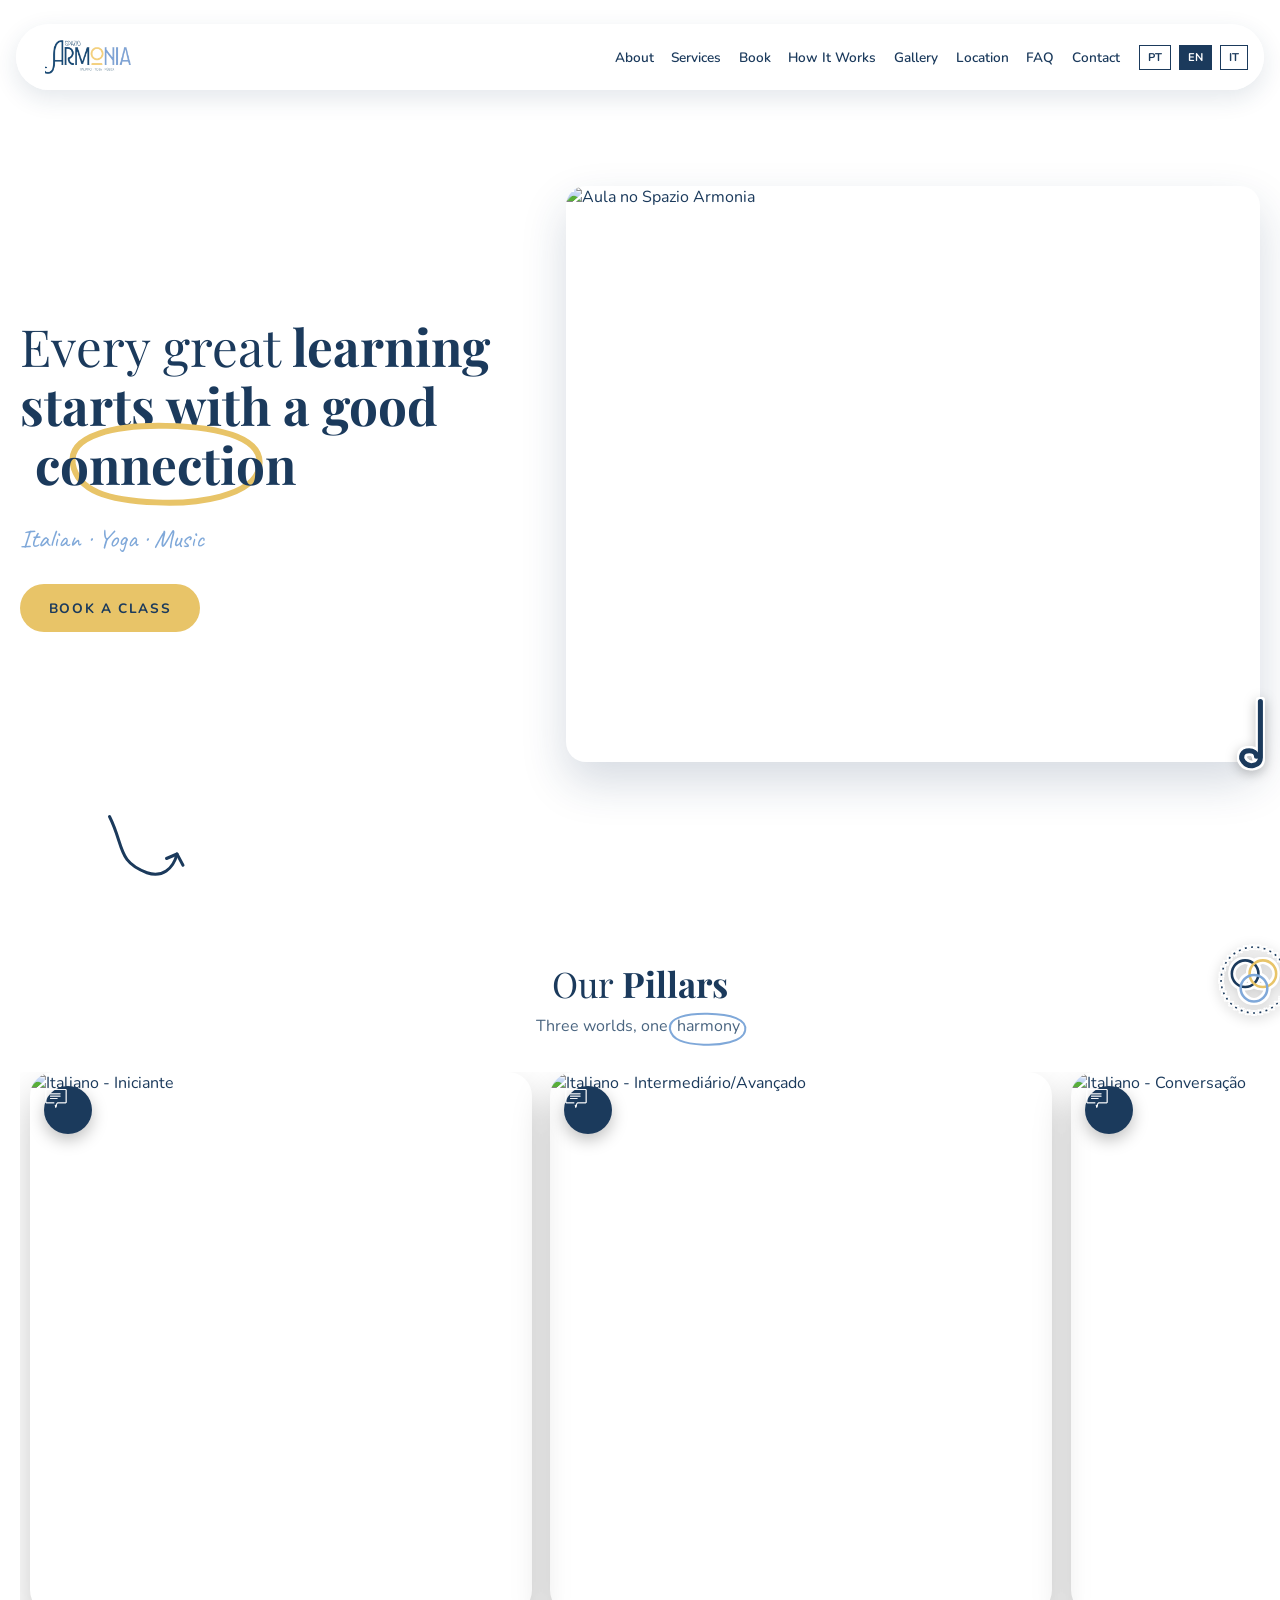
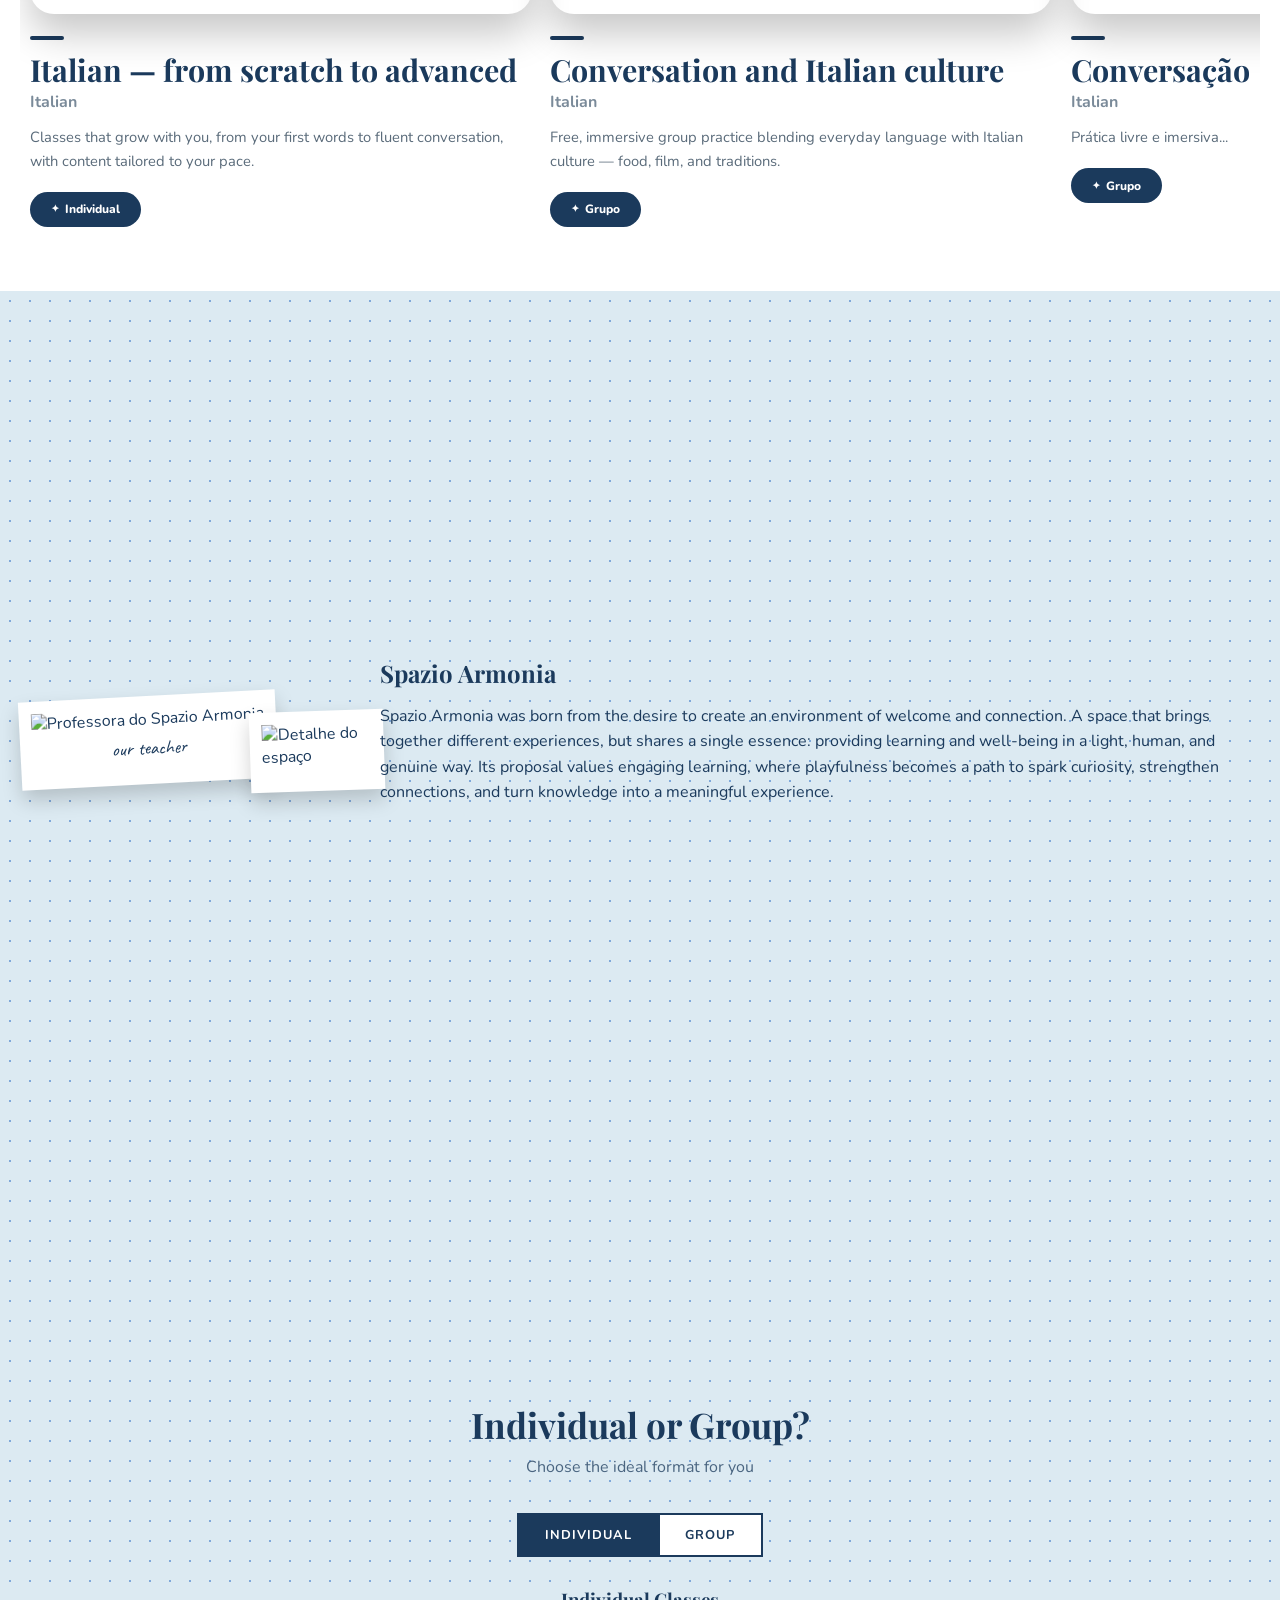
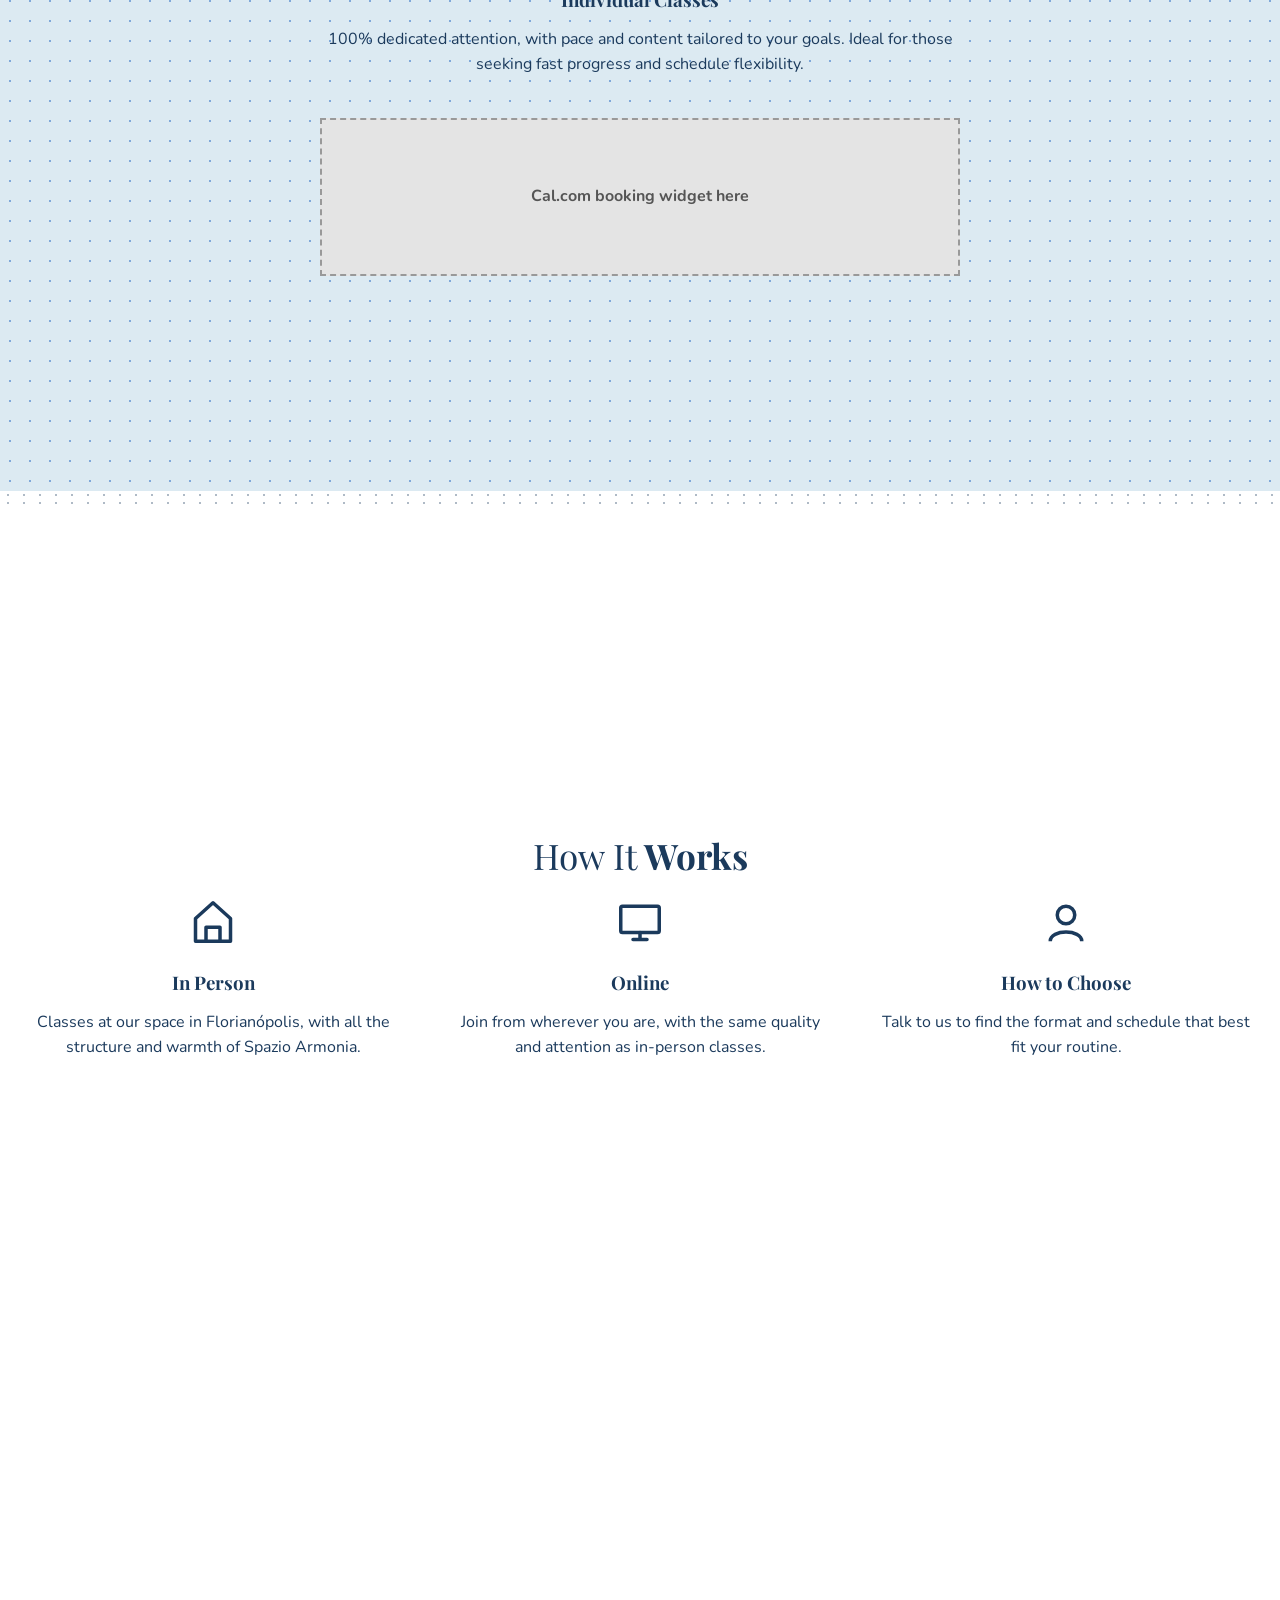
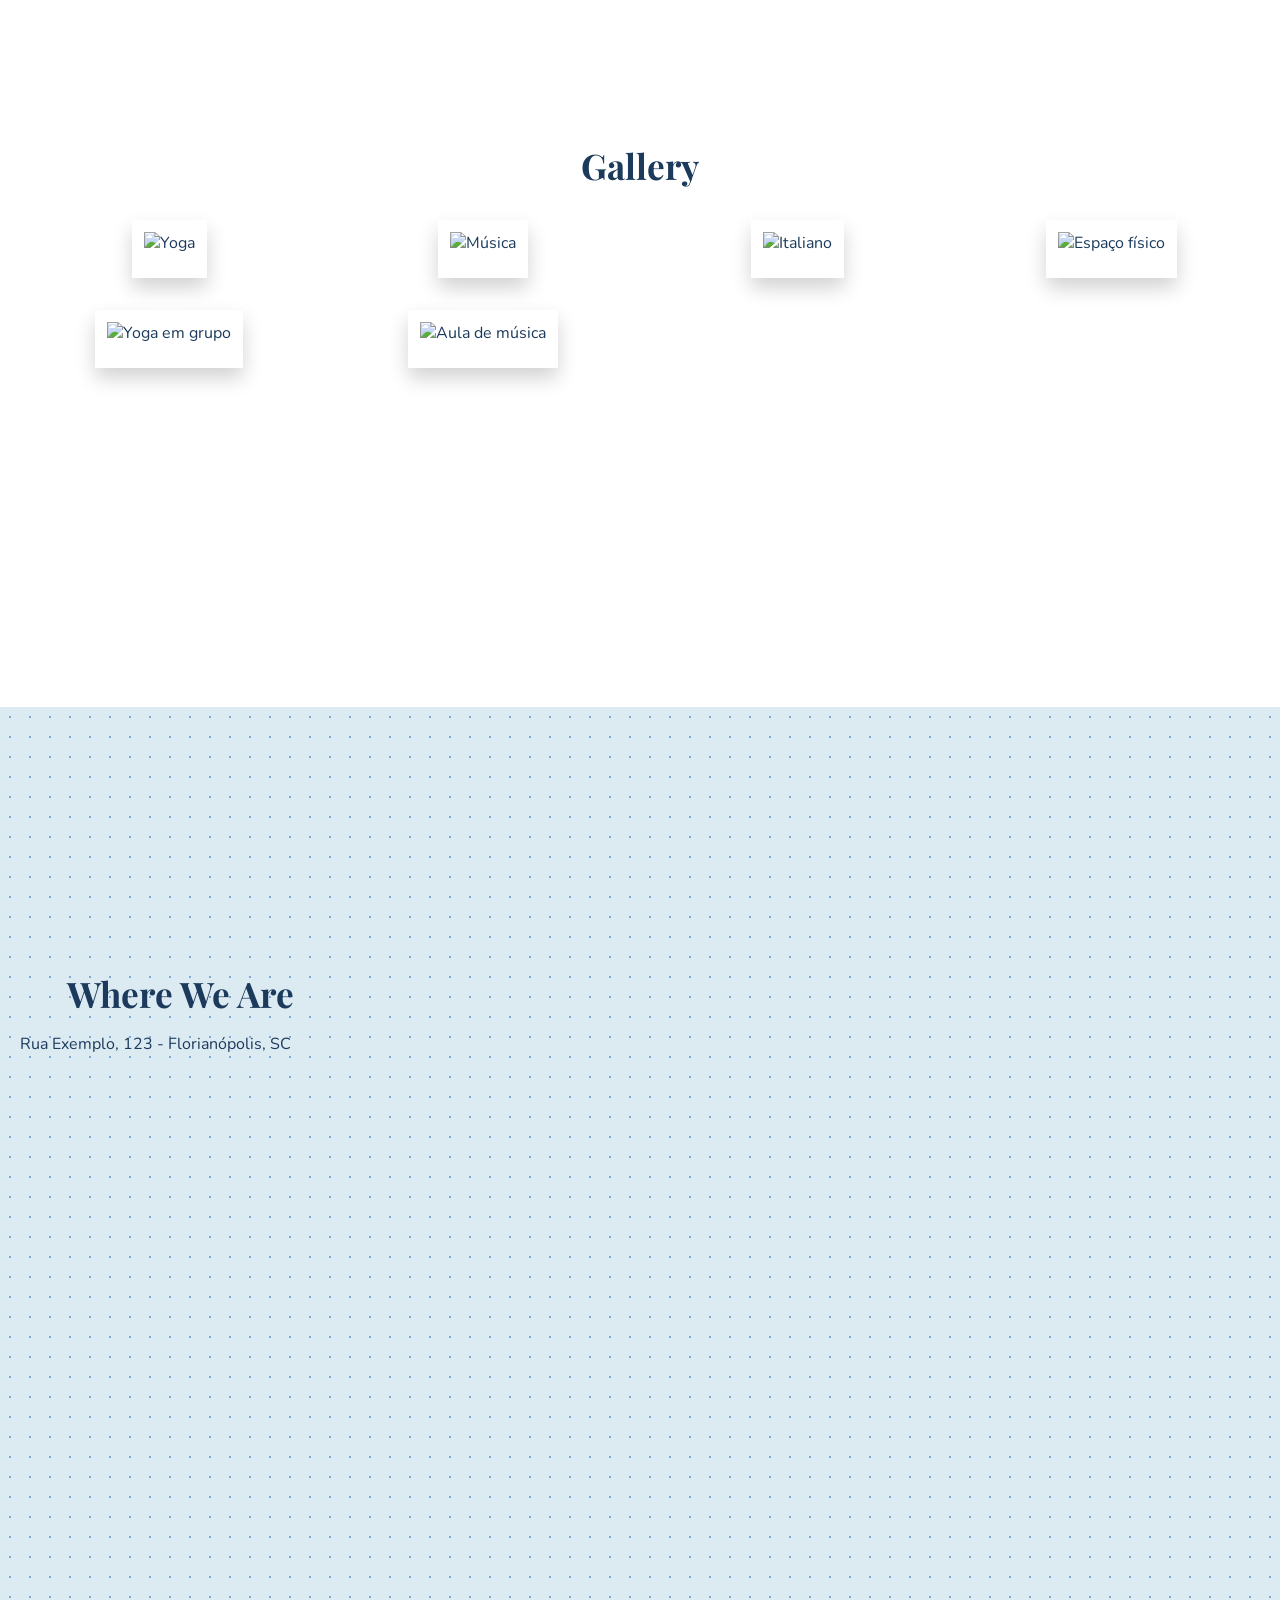
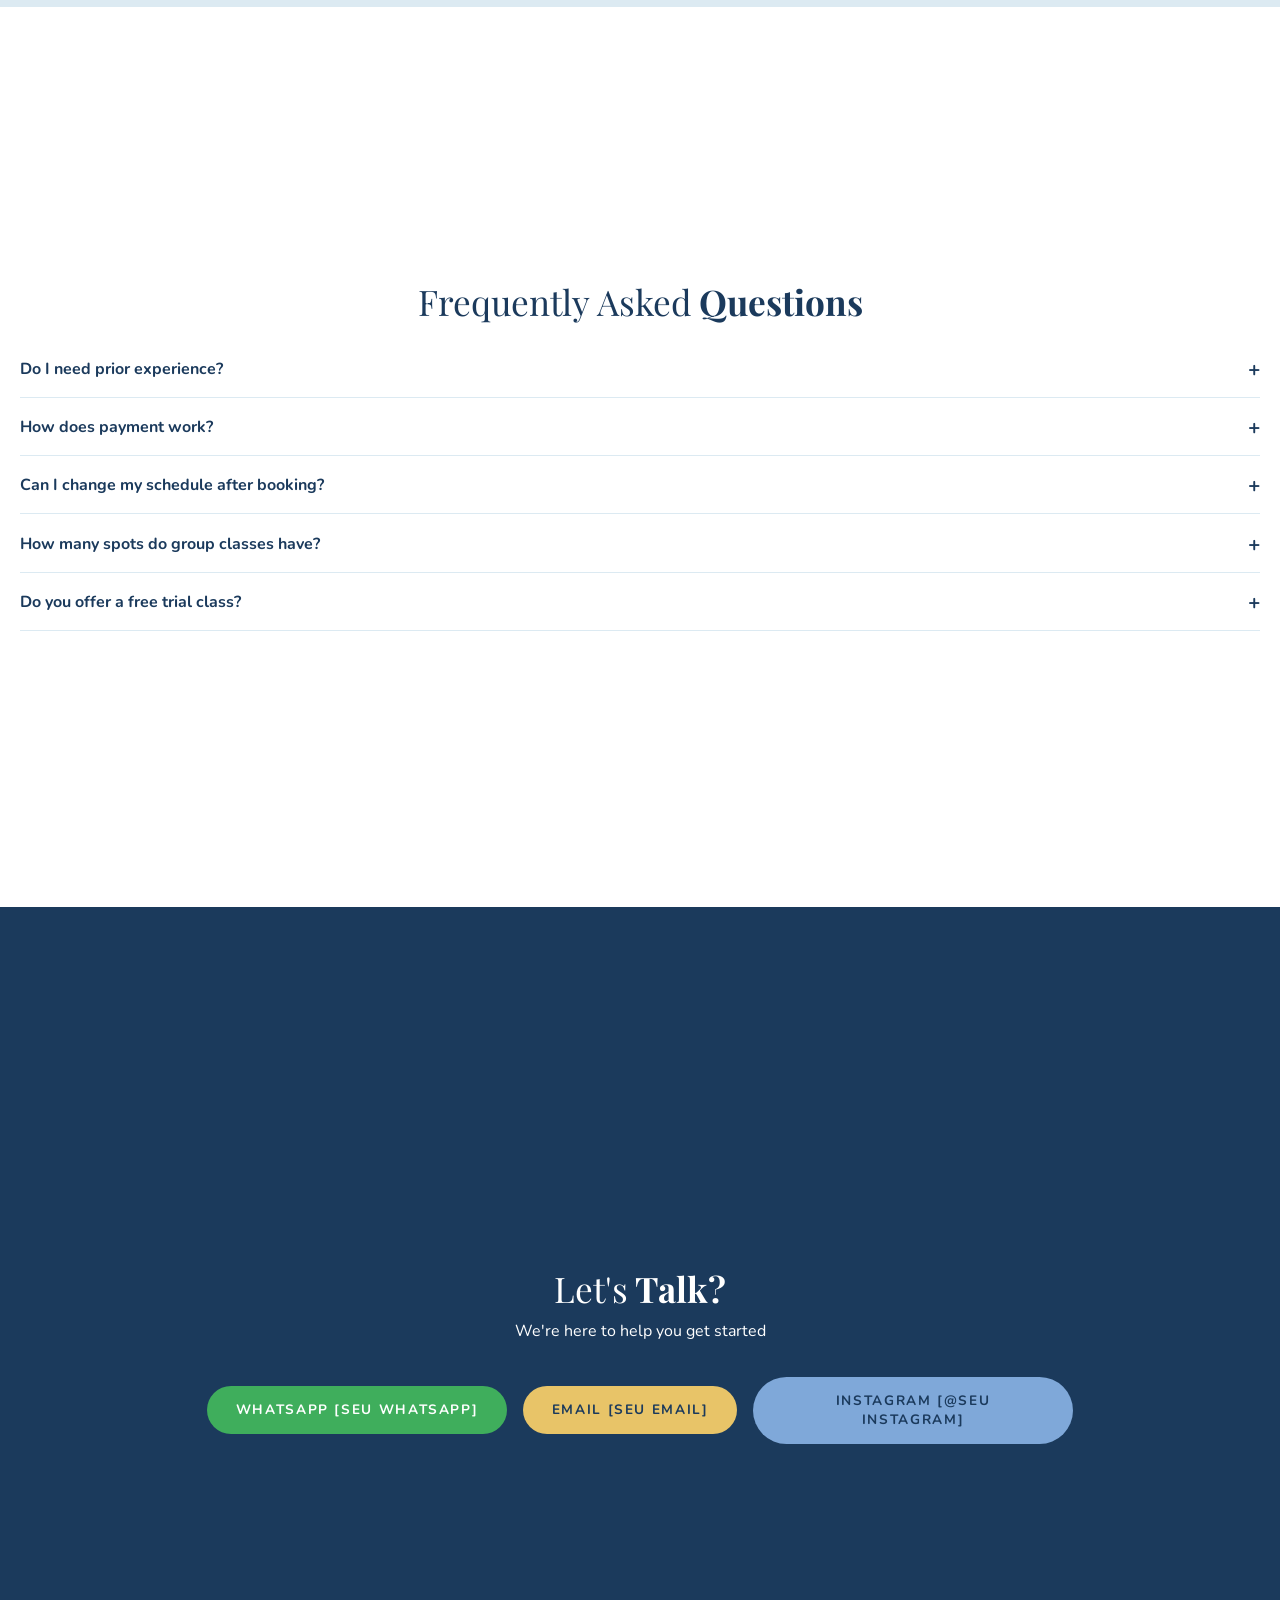
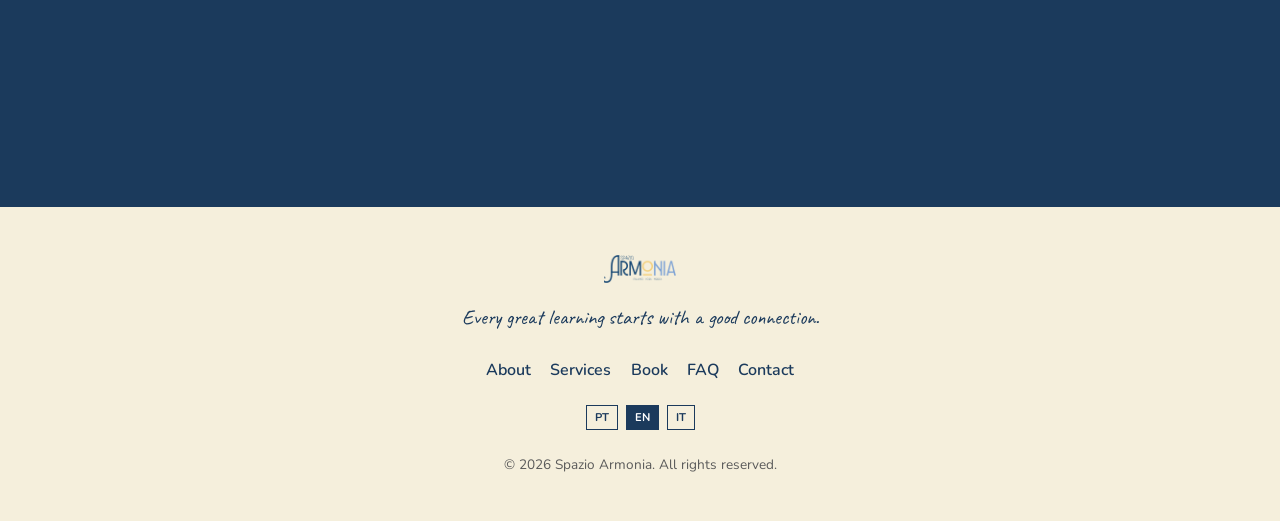
==== commit 82d8e5f1: "ajustes v3" ====
--- a/index-v2.html
+++ b/index-v2.html
@@ -84,28 +84,7 @@
     </svg>
   </section>
 
-  <div class="dot-row" aria-hidden="true"></div>
-
-  <!-- ========== SOBRE ========== -->
-  <section id="sobre" class="section dot-grid">
-    <div class="container about-inner">
-      <div class="about-photo photo-collage">
-        <figure class="polaroid polaroid-main rotate-1">
-          <img src="https://picsum.photos/seed/spazio-professora/380/480" alt="Professora do Spazio Armonia" loading="lazy">
-          <figcaption data-i18n="sobre.photoCaption">nossa professora</figcaption>
-        </figure>
-        <figure class="polaroid polaroid-accent rotate-3">
-          <img src="https://picsum.photos/seed/spazio-sobre-detalhe/240/200" alt="Detalhe do espaço" loading="lazy">
-        </figure>
-      </div>
-      <div class="about-text">
-        <h2 data-i18n="sobre.title">O Spazio Armonia</h2>
-        <p data-i18n="sobre.text">O Spazio Armonia nasce do desejo de criar um ambiente de acolhimento e conexão...</p>
-      </div>
-    </div>
-  </section>
-
-  <!-- ========== SERVIÇOS / CARROSSEL ========== -->
+    <!-- ========== SERVIÇOS / CARROSSEL ========== -->
   <section id="servicos" class="section">
     <div class="container">
       <div class="section-title-wrap">
@@ -138,6 +117,7 @@
 
             <article class="service-card card-italiano">
               <div class="service-card-photo">
+                <span class="service-card-icon" aria-hidden="true"><img src="assets/img/speak-svgrepo-com.svg" alt=""></span>
                 <img src="https://picsum.photos/seed/spazio-it-iniciante/440/520" alt="Italiano - Iniciante" loading="lazy">
               </div>
               <div class="service-card-body">
@@ -151,6 +131,7 @@
 
             <article class="service-card card-italiano">
               <div class="service-card-photo">
+                <span class="service-card-icon" aria-hidden="true"><img src="assets/img/speak-svgrepo-com.svg" alt=""></span>
                 <img src="https://picsum.photos/seed/spazio-it-avancado/440/520" alt="Italiano - Intermediário/Avançado" loading="lazy">
               </div>
               <div class="service-card-body">
@@ -164,6 +145,7 @@
 
             <article class="service-card card-italiano">
               <div class="service-card-photo">
+                <span class="service-card-icon" aria-hidden="true"><img src="assets/img/speak-svgrepo-com.svg" alt=""></span>
                 <img src="https://picsum.photos/seed/spazio-it-conversacao/440/520" alt="Italiano - Conversação" loading="lazy">
               </div>
               <div class="service-card-body">
@@ -177,6 +159,7 @@
 
             <article class="service-card card-yoga">
               <div class="service-card-photo">
+                <span class="service-card-icon" aria-hidden="true"><img src="assets/img/yoga-02-svgrepo-com.svg" alt=""></span>
                 <img src="https://picsum.photos/seed/spazio-yoga-hatha/440/520" alt="Hatha Yoga" loading="lazy">
               </div>
               <div class="service-card-body">
@@ -190,6 +173,7 @@
 
             <article class="service-card card-yoga">
               <div class="service-card-photo">
+                <span class="service-card-icon" aria-hidden="true"><img src="assets/img/yoga-02-svgrepo-com.svg" alt=""></span>
                 <img src="https://picsum.photos/seed/spazio-yoga-vinyasa/440/520" alt="Vinyasa" loading="lazy">
               </div>
               <div class="service-card-body">
@@ -203,6 +187,7 @@
 
             <article class="service-card card-yoga">
               <div class="service-card-photo">
+                <span class="service-card-icon" aria-hidden="true"><img src="assets/img/yoga-02-svgrepo-com.svg" alt=""></span>
                 <img src="https://picsum.photos/seed/spazio-yoga-restaurativo/440/520" alt="Yoga Restaurativo" loading="lazy">
               </div>
               <div class="service-card-body">
@@ -216,6 +201,7 @@
 
             <article class="service-card card-musica">
               <div class="service-card-photo">
+                <span class="service-card-icon" aria-hidden="true"><img src="assets/img/music-svgrepo-com.svg" alt=""></span>
                 <img src="https://picsum.photos/seed/spazio-musica-piano/440/520" alt="Piano" loading="lazy">
               </div>
               <div class="service-card-body">
@@ -229,6 +215,7 @@
 
             <article class="service-card card-musica">
               <div class="service-card-photo">
+                <span class="service-card-icon" aria-hidden="true"><img src="assets/img/music-svgrepo-com.svg" alt=""></span>
                 <img src="https://picsum.photos/seed/spazio-musica-violao/440/520" alt="Violão" loading="lazy">
               </div>
               <div class="service-card-body">
@@ -242,6 +229,7 @@
 
             <article class="service-card card-musica">
               <div class="service-card-photo">
+                <span class="service-card-icon" aria-hidden="true"><img src="assets/img/music-svgrepo-com.svg" alt=""></span>
                 <img src="https://picsum.photos/seed/spazio-musica-teoria/440/520" alt="Teoria Musical" loading="lazy">
               </div>
               <div class="service-card-body">
@@ -257,9 +245,28 @@
         </div>
       </div>
 
-      <div class="carousel-dots" id="carouselDots"></div>
-    </div>
-  </section>
+
+  </section>
+  <!-- ========== SOBRE ========== -->
+  <section id="sobre" class="section dot-grid">
+    <div class="container about-inner">
+      <div class="about-photo photo-collage">
+        <figure class="polaroid polaroid-main rotate-1">
+          <img src="https://picsum.photos/seed/spazio-professora/380/480" alt="Professora do Spazio Armonia" loading="lazy">
+          <figcaption data-i18n="sobre.photoCaption">nossa professora</figcaption>
+        </figure>
+        <figure class="polaroid polaroid-accent rotate-3">
+          <img src="https://picsum.photos/seed/spazio-sobre-detalhe/240/200" alt="Detalhe do espaço" loading="lazy">
+        </figure>
+      </div>
+      <div class="about-text">
+        <h2 data-i18n="sobre.title">O Spazio Armonia</h2>
+        <p data-i18n="sobre.text">O Spazio Armonia nasce do desejo de criar um ambiente de acolhimento e conexão...</p>
+      </div>
+    </div>
+  </section>
+
+
 
   <!-- ========== AGENDAMENTO (INDIVIDUAL x GRUPO) ========== -->
   <section id="agendamento" class="section dot-grid">
--- a/css/style-v2.css
+++ b/css/style-v2.css
@@ -335,6 +335,29 @@
   transition:transform .5s ease;
 }
 .service-card:hover .service-card-photo img{ transform:scale(1.05); }
+
+.service-card-icon{
+  position:absolute;
+  top:14px;
+  left:14px;
+  z-index:2;
+  width:48px;
+  height:48px;
+  border-radius:50%;
+  display:flex;
+  align-items:center;
+  justify-content:center;
+  background:#fff;
+  box-shadow:0 6px 16px rgba(0,0,0,.25);
+}
+.service-card-icon img{
+  width:24px;
+  height:24px;
+  filter:brightness(0) invert(1);
+}
+.card-italiano .service-card-icon{ background:var(--navy); }
+.card-yoga .service-card-icon{ background:var(--gold); }
+.card-musica .service-card-icon{ background:var(--blue-light); }
 
 .service-card-body{
   display:flex;
